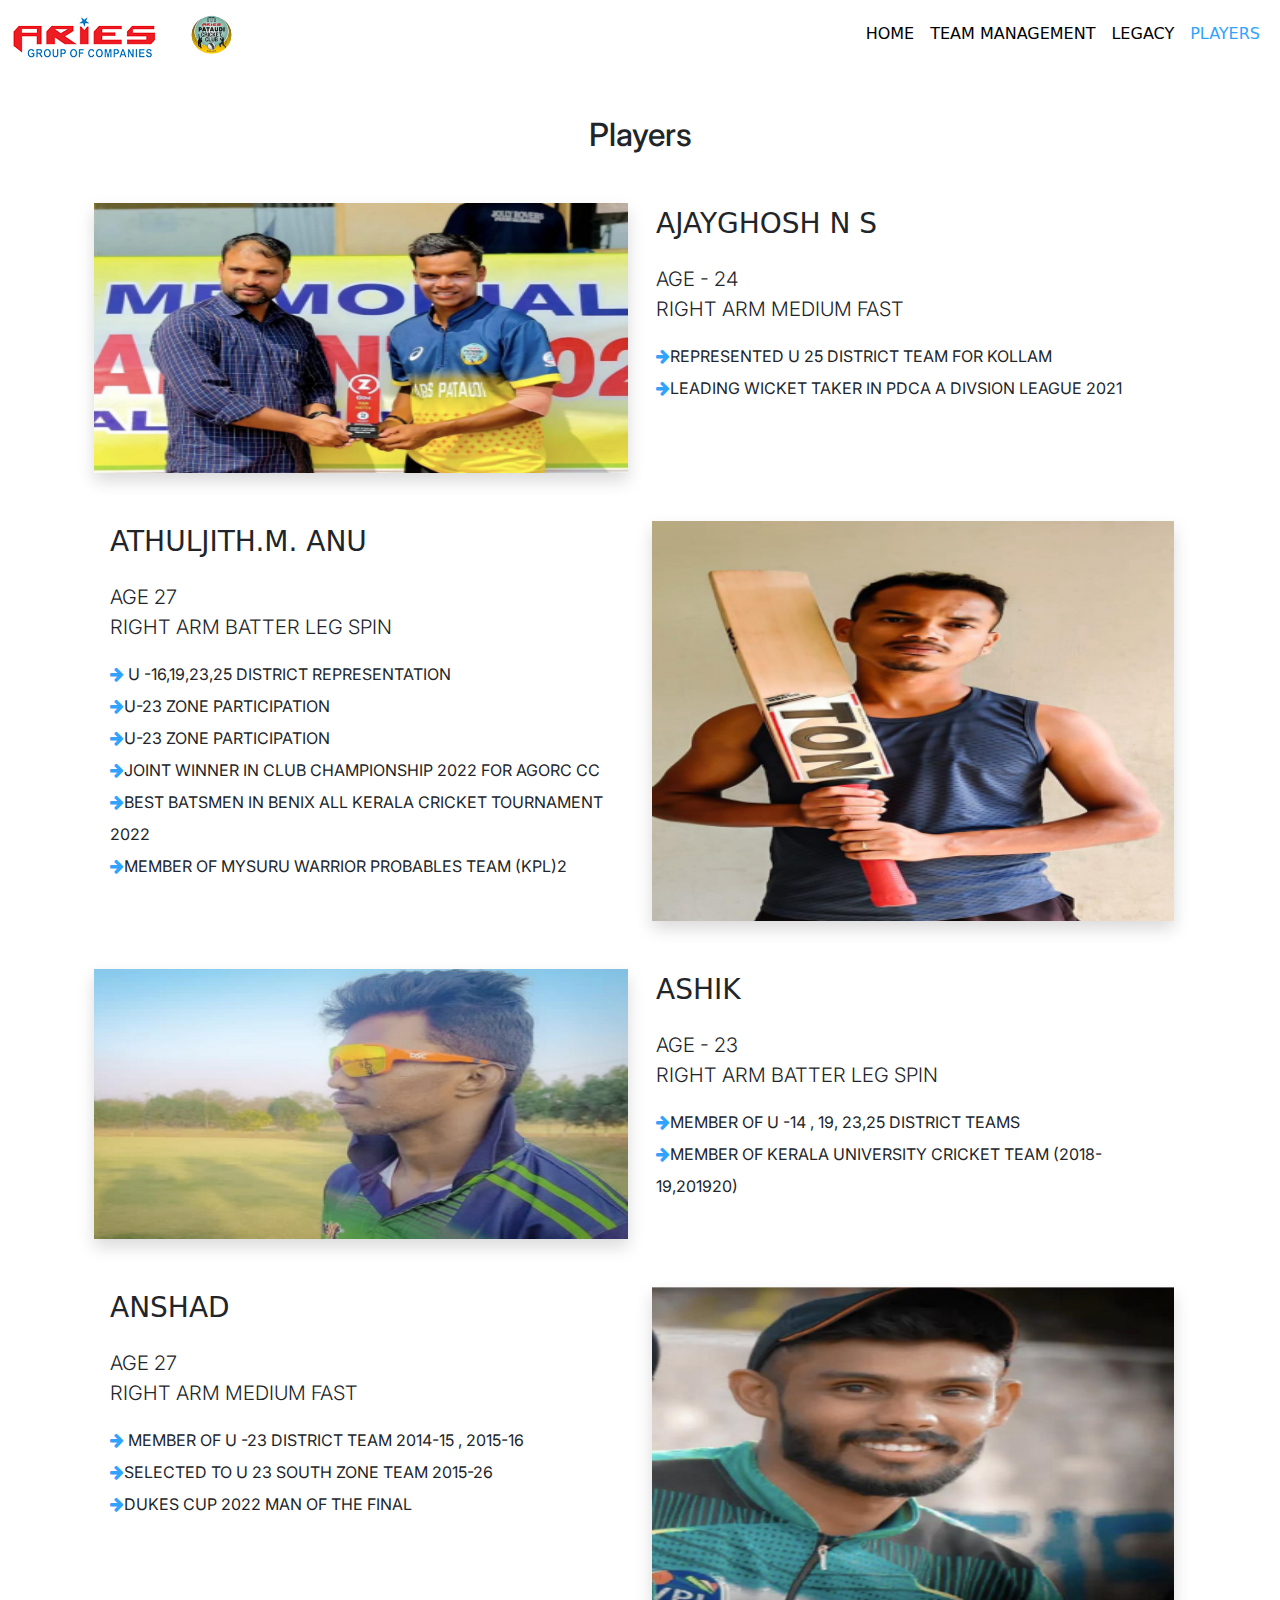
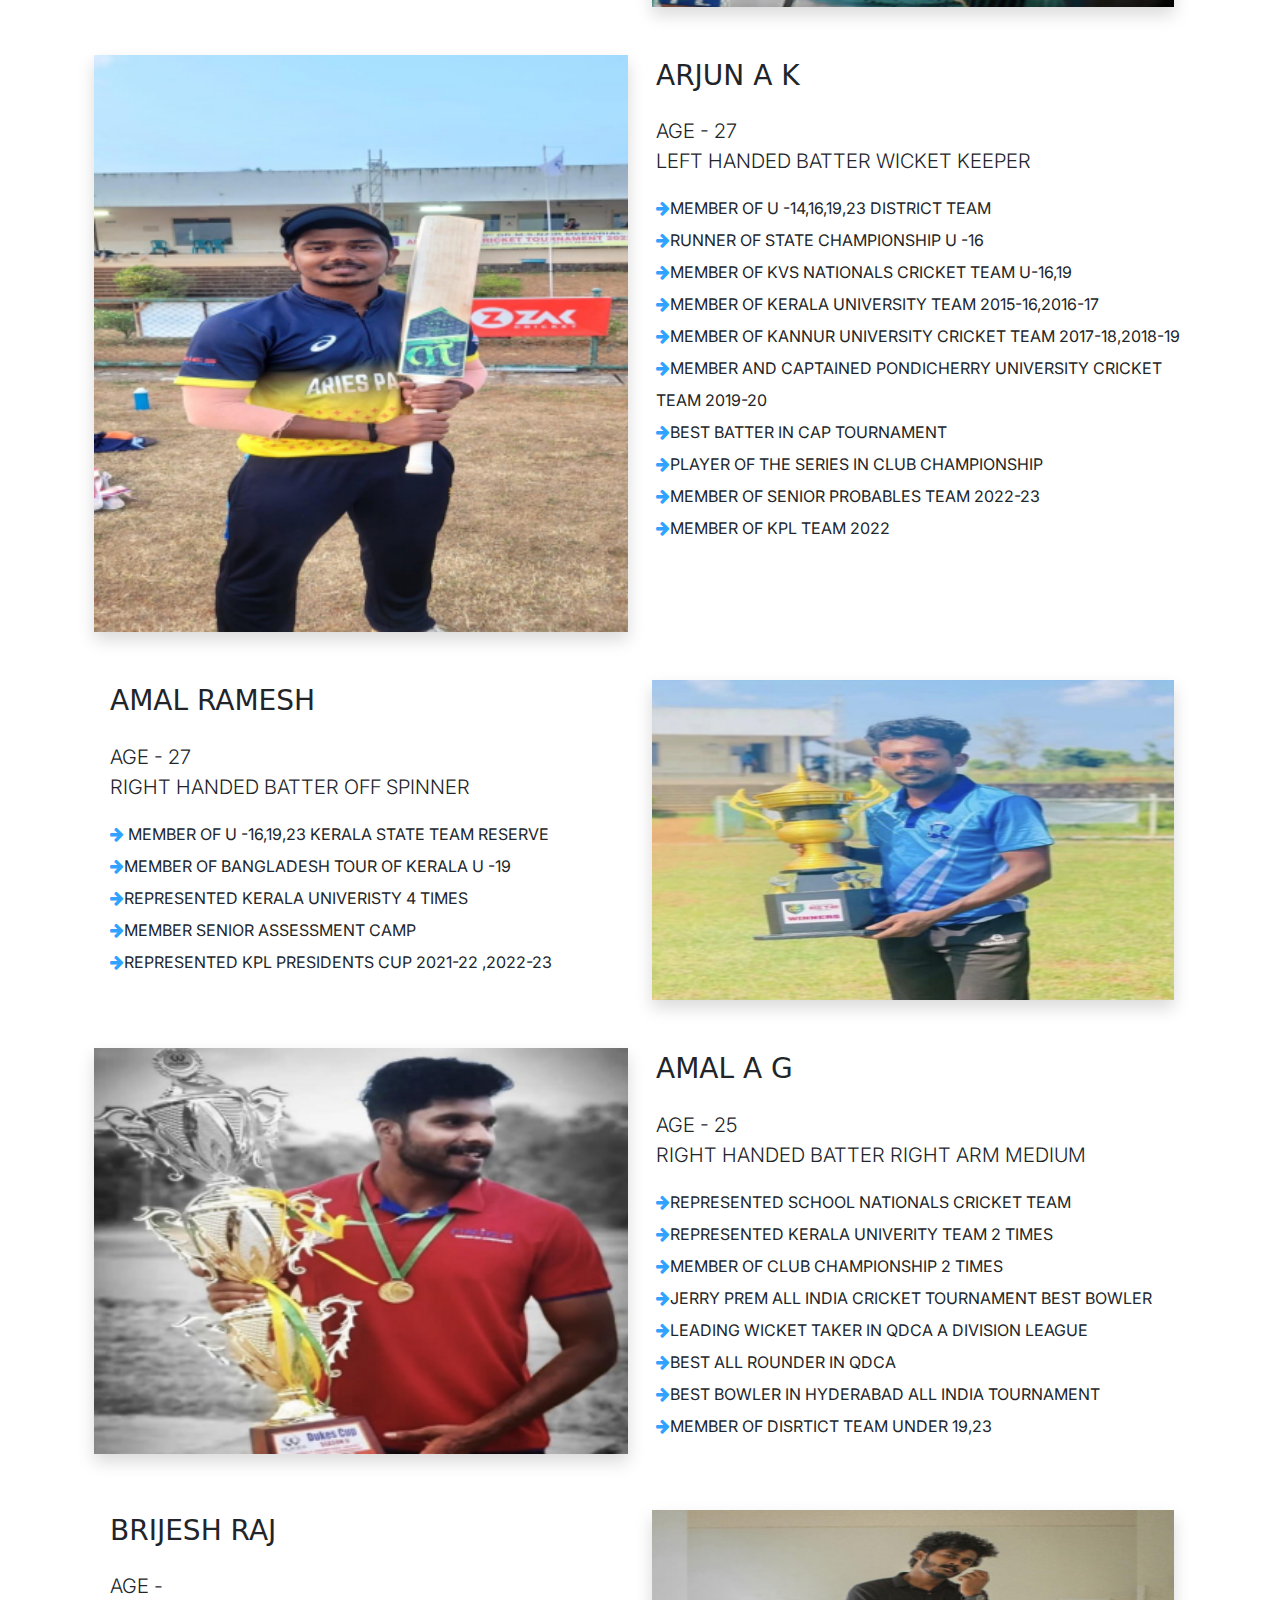
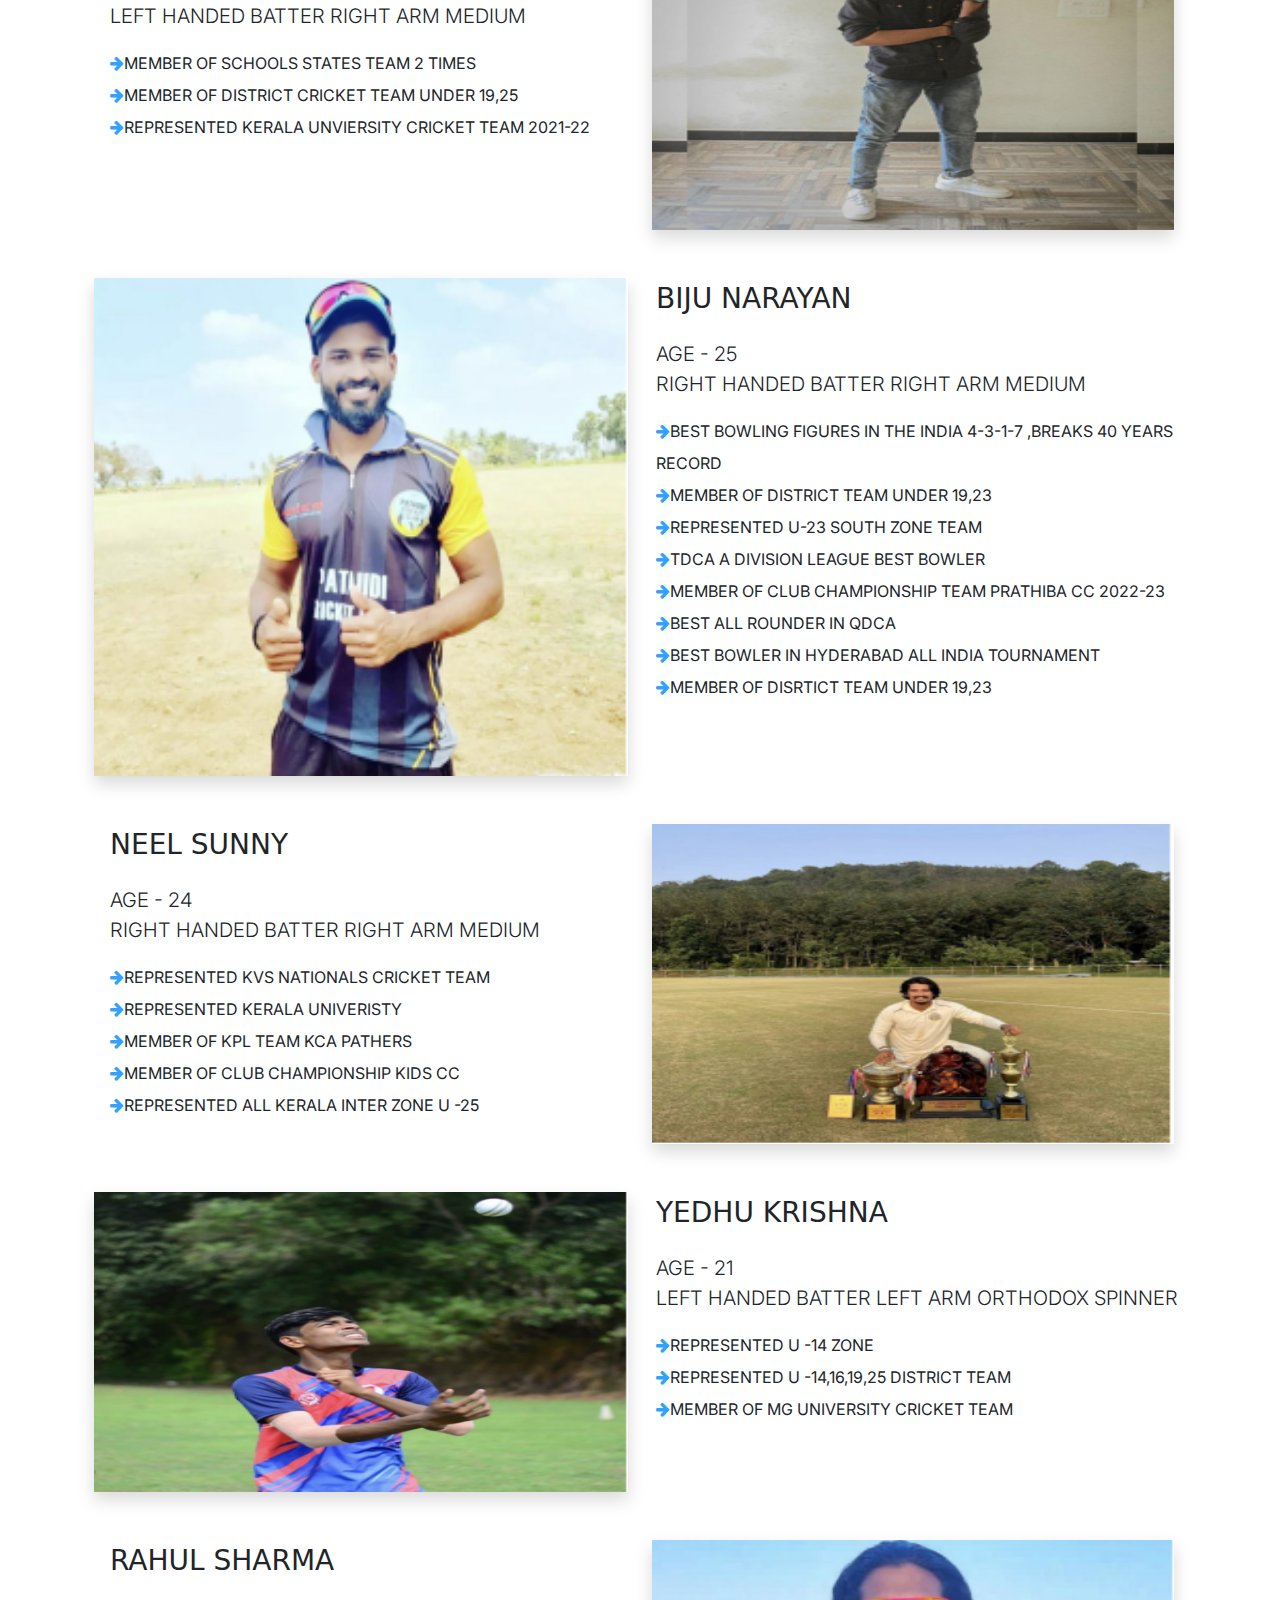
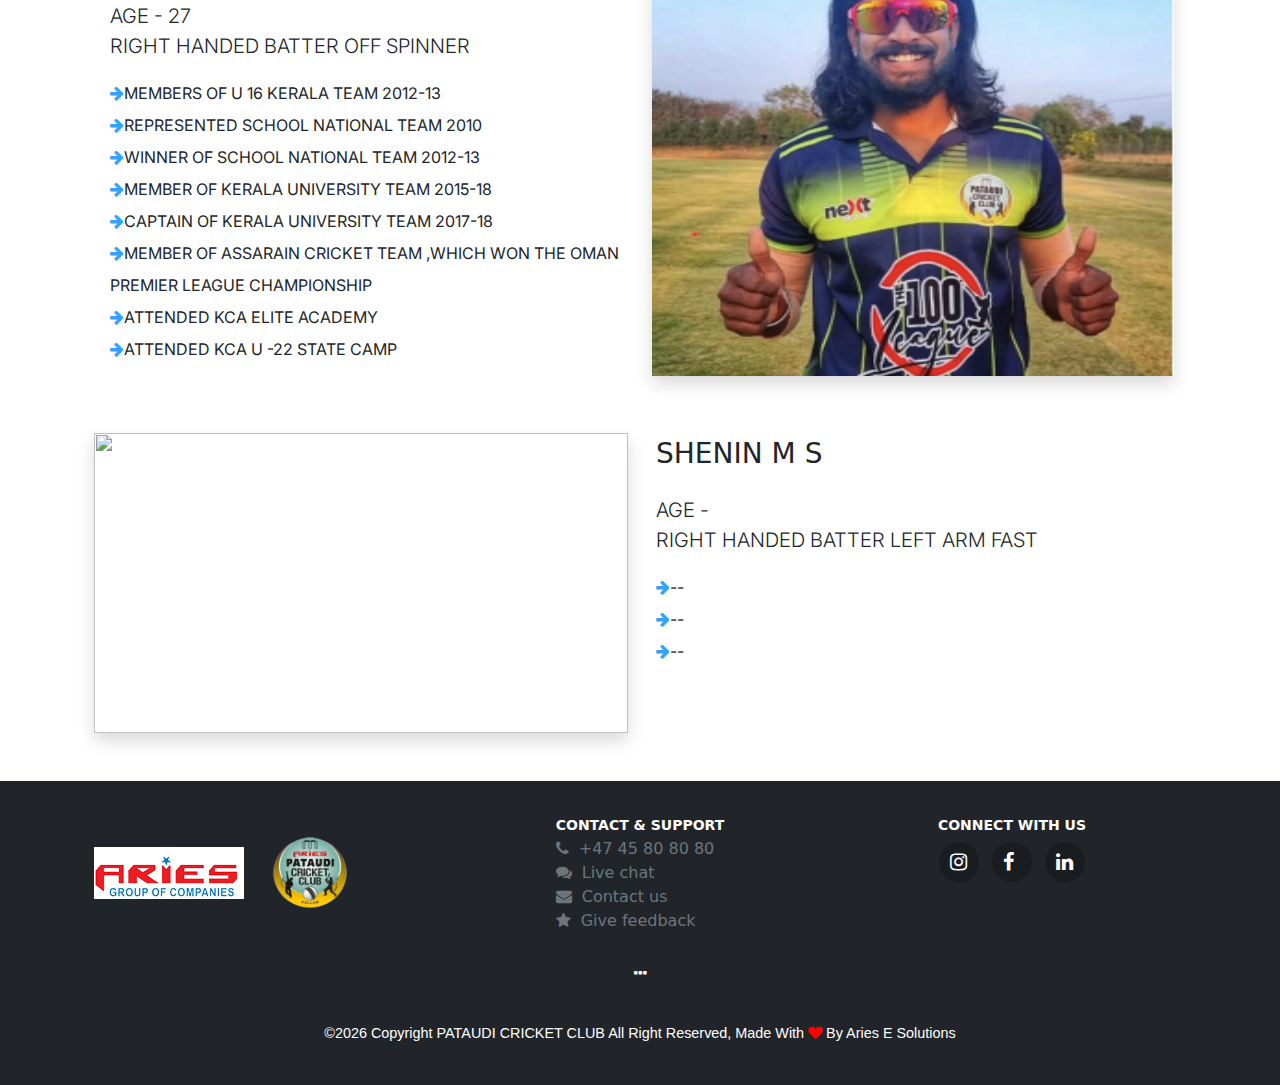
==== players.html @ 08cf1f13 "files added" ====
<!DOCTYPE html>
<html lang="en">

<head>
    <meta charset="UTF-8">
    <meta name="viewport" content="width=device-width, initial-scale=1.0">
    <meta http-equiv="X-UA-Compatible" content="ie=edge">
    <link rel="icon" href="images/logoCric-removebg-preview.png" type="image/icon type">
    <title>PATAUDI CRICKET CLUB || PLAYERS</title>
    <!-- link of bootstrap -->
    <link rel="stylesheet" href="css/bootstrap.min.css">
    <!-- end link of bootstrap -->
    <!-- font aswome -->
    <link rel="stylesheet" href="https://cdnjs.cloudflare.com/ajax/libs/font-awesome/4.7.0/css/font-awesome.min.css">
    <!-- end font aswome -->
    <!-- g fonts -->
    <link rel="preconnect" href="https://fonts.googleapis.com">
    <link rel="preconnect" href="https://fonts.gstatic.com" crossorigin>
    <link
        href="https://fonts.googleapis.com/css2?family=Inter:wght@100;200;300;400;500&family=Poppins:ital,wght@0,200;0,300;0,400;0,500;0,600;1,200;1,300;1,400;1,500;1,600&family=Roboto:ital,wght@0,100;0,300;0,400;0,500;0,700;1,100;1,300;1,400;1,500&display=swap"
        rel="stylesheet">
    <!-- end g fonts -->
    <!-- card style -->
    <link rel="stylesheet" href="cardStyle.css">
    <!-- card style end -->
    <link rel="stylesheet" href="style.css">
    <!-- font aswome -->
    <link rel="stylesheet" href="path/to/font-awesome/css/font-awesome.min.css">
    <!-- end font aswome -->
</head>

<!-- nav start -->
<nav class="navbar navbar-expand-lg ">
    <div class="container-fluid">
        <div>
            <a class="navbar-brand" href="index.html">
                <img style="width:150px" src="/images/logo1.png" class="img img-fluid" alt="">
            </a>
            <img style="width:55px" src="/images/logoCric-removebg-preview.png" class="img img-fluid" alt="">
        </div>
        <button class="navbar-toggler" type="button" data-bs-toggle="collapse" data-bs-target="#navbarNavDropdown"
            aria-controls="navbarNavDropdown" aria-expanded="false" aria-label="Toggle navigation">
            <span class="navbar-toggler-icon">
                <i class="fa fa-bars"></i>
            </span>
        </button>
        <div style="font-weight: 500" class="collapse navbar-collapse justify-content-end" id="navbarNavDropdown">
            <ul class="navbar-nav">
                <li class="nav-item">
                    <a style="color: black" class="nav-link " aria-current="page" href="index.html">Home</a>
                </li>
                <li class="nav-item">
                    <a style="color: black" class="nav-link" href="index.html">Team Management</a>
                </li>
                <li class="nav-item">
                    <a style="color: black" class="nav-link" href="index.html">Legacy</a>
                </li>
                <li class="nav-item">
                    <a style="color: black" class="nav-link active" href="#players">Players</a>
                </li>

            </ul>
        </div>
    </div>
</nav>

<section id="players" class="mt-5">
    <div>
        <div class="text-center mx-5">
            <h2 class="lega">Players</h2>
        </div>
        <div>
            <div class="container my-5">
                <div class="row">
                    <div class="col-lg-6">
                        <img style="height: 270px;" class="w-100 shadow" src="images/palyers/AJAYGHOSH.PNG" />
                    </div>
                    <div class="col-lg-6">
                        <div class="p-1 mt-0">
                            <!-- display-4 -->
                            <!-- <h1 class="title-head">
                                    Statement of Purpose (SOP)</h1> -->
                            <h3 class="title-w3l mb-4">AJAYGHOSH N S</h3>
                            <p class="lead">AGE - 24<br>
                                RIGHT ARM MEDIUM FAST </p>
                            <p class="lh-lg">
                                <span class="fa fa-arrow-right"></span>REPRESENTED U 25 DISTRICT TEAM
                                FOR KOLLAM<br>
                                <span class="fa fa-arrow-right"></span>LEADING WICKET TAKER IN PDCA A
                                DIVSION LEAGUE 2021
                            </p>
                        </div>
                    </div>
                </div>
                <!-- end card -->
                <!-- next card -->
                <div class="container my-5">
                    <div class="row flex-column-reverse flex-lg-row">
                        <div class="col-lg-6">
                            <div class="p-1 mt-0">
                                <!-- display-4 -->
                                <!-- <h1 class="title-head">
                                        Statement of Purpose (SOP)</h1> -->
                                <h3 class="title-w3l mb-4">ATHULJITH.M. ANU</h3>
                                <p class="lead">AGE 27<br>
                                    RIGHT ARM BATTER
                                    LEG SPIN
                                </p>
                                <p class="lh-lg">
                                    <span class="fa fa-arrow-right"></span>
                                    U -16,19,23,25 DISTRICT
                                    REPRESENTATION<br><span class="fa fa-arrow-right"></span>U-23 ZONE
                                    PARTICIPATION<br>
                                    <span class="fa fa-arrow-right"></span>U-23 ZONE PARTICIPATION<br>
                                    <span class="fa fa-arrow-right"></span>JOINT WINNER IN CLUB
                                    CHAMPIONSHIP 2022
                                    FOR AGORC CC<br>
                                    <span class="fa fa-arrow-right"></span>BEST BATSMEN IN BENIX ALL KERALA
                                    CRICKET TOURNAMENT 2022<br>
                                    <span class="fa fa-arrow-right"></span>MEMBER OF MYSURU WARRIOR
                                    PROBABLES TEAM (KPL)2
                                </p>
                            </div>
                        </div>
                        <div class="col-lg-6">
                            <img class="w-100 shadow" style="height: 400px;" src="/images/palyers/athuljith.PNG" />
                        </div>
                    </div>
                </div>
                <!-- end card -->
                <!-- nxt card -->
                <div class="row">
                    <div class="col-lg-6">
                        <img style="height: 270px;" class="w-100 shadow" src="images/palyers/ashik.PNG" />
                    </div>
                    <div class="col-lg-6">
                        <div class="p-1 mt-0">
                            <!-- display-4 -->
                            <!-- <h1 class="title-head">
                                        Statement of Purpose (SOP)</h1> -->
                            <h3 class="title-w3l mb-4 pt-4 pt-lg-0">ASHIK</h3>
                            <p class="lead">AGE - 23<br>
                                RIGHT ARM BATTER
                                LEG SPIN </p>
                            <p class="lh-lg">
                                <span class="fa fa-arrow-right"></span>MEMBER OF U -14 , 19, 23,25 DISTRICT TEAMS<br>
                                <span class="fa fa-arrow-right"></span>MEMBER OF KERALA UNIVERSITY CRICKET TEAM
                                (2018-19,201920)
                            </p>
                        </div>
                    </div>
                </div>
                <!-- end card -->
                <!-- next card -->
                <div class="container my-5">
                    <div class="row flex-column-reverse flex-lg-row">
                        <div class="col-lg-6">
                            <div class="p-1 mt-0">
                                <!-- display-4 -->
                                <!-- <h1 class="title-head">
                                        Statement of Purpose (SOP)</h1> -->
                                <h3 class="title-w3l mb-4">ANSHAD</h3>
                                <p class="lead">AGE 27<br>
                                    RIGHT ARM MEDIUM FAST
                                </p>
                                <p class="lh-lg">
                                    <span class="fa fa-arrow-right"></span>
                                    MEMBER OF U -23 DISTRICT TEAM 2014-15 , 2015-16<br><span
                                        class="fa fa-arrow-right"></span>SELECTED TO U 23 SOUTH ZONE TEAM 2015-26<br>
                                    <span class="fa fa-arrow-right"></span>DUKES CUP 2022 MAN OF THE FINAL<br>

                                </p>
                            </div>
                        </div>
                        <div class="col-lg-6">
                            <img class="w-100 shadow" style="height: 320px;" src="/images/palyers/anshad.PNG" />
                        </div>
                    </div>
                </div>
                <!-- end card -->
                <!-- nxt card -->
                <div class="row">
                    <div class="col-lg-6">
                        <img style="" class="w-100 shadow" src="images/palyers/arjun.PNG" />
                    </div>
                    <div class="col-lg-6">
                        <div class="p-1 mt-0">
                            <!-- display-4 -->
                            <!-- <h1 class="title-head">
                                        Statement of Purpose (SOP)</h1> -->
                            <h3 class="title-w3l mb-4 pt-4 pt-lg-0">ARJUN A K</h3>
                            <p class="lead">AGE - 27<br>
                                LEFT HANDED BATTER
                                WICKET KEEPER</p>
                            <p class="lh-lg">
                                <span class="fa fa-arrow-right"></span>MEMBER OF U -14,16,19,23 DISTRICT TEAM<br>
                                <span class="fa fa-arrow-right"></span>RUNNER OF STATE CHAMPIONSHIP U
                                -16<br>
                                <span class="fa fa-arrow-right"></span>MEMBER OF KVS NATIONALS CRICKET TEAM U-16,19<br>
                                <span class="fa fa-arrow-right"></span>MEMBER OF KERALA UNIVERSITY TEAM
                                2015-16,2016-17<br>
                                <span class="fa fa-arrow-right"></span>MEMBER OF KANNUR UNIVERSITY
                                CRICKET TEAM 2017-18,2018-19<br>
                                <span class="fa fa-arrow-right"></span>MEMBER AND CAPTAINED
                                PONDICHERRY UNIVERSITY CRICKET
                                TEAM 2019-20
                                <br>
                                <span class="fa fa-arrow-right"></span>BEST BATTER IN CAP TOURNAMENT
                                <br>
                                <span class="fa fa-arrow-right"></span>PLAYER OF THE SERIES IN CLUB
                                CHAMPIONSHIP
                                <br>
                                <span class="fa fa-arrow-right"></span>MEMBER OF SENIOR PROBABLES TEAM
                                2022-23
                                <br>
                                <span class="fa fa-arrow-right"></span>MEMBER OF KPL TEAM 2022
                                <br>
                            </p>
                        </div>
                    </div>
                </div>
                <!-- end card -->
                <!-- next card -->
                <div class="container my-5">
                    <div class="row flex-column-reverse flex-lg-row">
                        <div class="col-lg-6">
                            <div class="p-1 mt-0">
                                <!-- display-4 -->
                                <!-- <h1 class="title-head">
                                        Statement of Purpose (SOP)</h1> -->
                                <h3 class="title-w3l mb-4">AMAL RAMESH</h3>
                                <p class="lead">AGE - 27<br>
                                    RIGHT HANDED BATTER
                                    OFF SPINNER
                                </p>
                                <p class="lh-lg">
                                    <span class="fa fa-arrow-right"></span>
                                    MEMBER OF U -16,19,23 KERALA
                                    STATE TEAM RESERVE<br>
                                    <span class="fa fa-arrow-right"></span>MEMBER OF BANGLADESH TOUR
                                    OF KERALA U -19<br>
                                    <span class="fa fa-arrow-right"></span>REPRESENTED KERALA UNIVERISTY
                                    4 TIMES<br>
                                    <span class="fa fa-arrow-right"></span>MEMBER SENIOR ASSESSMENT
                                    CAMP<br>
                                    <span class="fa fa-arrow-right"></span>REPRESENTED KPL PRESIDENTS
                                    CUP 2021-22 ,2022-23<br>

                                </p>
                            </div>
                        </div>
                        <div class="col-lg-6">
                            <img class="w-100 shadow" style="height: 320px;" src="/images/palyers/amalRamesh.PNG" />
                        </div>
                    </div>
                </div>
                <!-- end card -->
                <!-- nxt card -->
                <div class="row">
                    <div class="col-lg-6">
                        <img style="height: fit-content;" class="w-100 shadow" src="images/palyers/amalAg.PNG" />
                    </div>
                    <div class="col-lg-6">
                        <div class="p-1 mt-0">
                            <!-- display-4 -->
                            <!-- <h1 class="title-head">
                                        Statement of Purpose (SOP)</h1> -->
                            <h3 class="title-w3l mb-4 pt-4 pt-lg-0">AMAL A G</h3>
                            <p class="lead">AGE - 25<br>
                                RIGHT HANDED BATTER
                                RIGHT ARM MEDIUM </p>
                            <p class="lh-lg">
                                <span class="fa fa-arrow-right"></span>REPRESENTED SCHOOL
                                NATIONALS CRICKET TEAM<br>
                                <span class="fa fa-arrow-right"></span>REPRESENTED KERALA UNIVERITY
                                TEAM 2 TIMES<br>
                                <span class="fa fa-arrow-right"></span>MEMBER OF CLUB CHAMPIONSHIP
                                2 TIMES<br>
                                <span class="fa fa-arrow-right"></span>JERRY PREM ALL INDIA CRICKET
                                TOURNAMENT BEST BOWLER<br>
                                <span class="fa fa-arrow-right"></span>LEADING WICKET TAKER IN QDCA A
                                DIVISION LEAGUE <br>
                                <span class="fa fa-arrow-right"></span>BEST ALL ROUNDER IN QDCA<br>
                                <span class="fa fa-arrow-right"></span>BEST BOWLER IN HYDERABAD ALL
                                INDIA TOURNAMENT<br>
                                <span class="fa fa-arrow-right"></span>MEMBER OF DISRTICT TEAM UNDER
                                19,23<br>
                            </p>
                        </div>
                    </div>
                </div>
                <!-- end card -->
                <!-- next card -->
                <div class="container my-5">
                    <div class="row flex-column-reverse flex-lg-row">
                        <div class="col-lg-6">
                            <div class="p-1 mt-0">
                                <!-- display-4 -->
                                <!-- <h1 class="title-head">
                                        Statement of Purpose (SOP)</h1> -->
                                <h3 class="title-w3l mb-4">BRIJESH RAJ</h3>
                                <p class="lead">AGE - <br>
                                    LEFT HANDED BATTER
                                    RIGHT ARM MEDIUM

                                </p>
                                <p class="lh-lg">
                                    <span class="fa fa-arrow-right"></span>MEMBER OF SCHOOLS STATES
                                    TEAM 2 TIMES<br>
                                    <span class="fa fa-arrow-right"></span>MEMBER OF DISTRICT CRICKET
                                    TEAM UNDER 19,25<br>
                                    <span class="fa fa-arrow-right"></span>REPRESENTED KERALA UNVIERSITY
                                    CRICKET TEAM 2021-22<br>

                                </p>
                            </div>
                        </div>
                        <div class="col-lg-6">
                            <img class="img w-100 shadow" style="height: 320px;" src="/images/palyers/brijesh.PNG" />
                        </div>
                    </div>
                </div>
                <!-- end card -->
                <!-- nxt card -->
                <div class="row">
                    <div class="col-lg-6">
                        <img style="height: fit-content;" class="w-100 shadow" src="images/palyers/narayanan.PNG" />
                    </div>
                    <div class="col-lg-6">
                        <div class="p-1 mt-0">
                            <!-- display-4 -->
                            <!-- <h1 class="title-head">
                                        Statement of Purpose (SOP)</h1> -->
                            <h3 class="title-w3l mb-4 pt-4 pt-lg-0">BIJU NARAYAN</h3>
                            <p class="lead">AGE - 25<br>
                                RIGHT HANDED BATTER
                                RIGHT ARM MEDIUM </p>
                            <p class="lh-lg">
                                <span class="fa fa-arrow-right"></span>BEST BOWLING FIGURES IN THE
                                INDIA 4-3-1-7 ,BREAKS 40 YEARS
                                RECORD
                                <br>
                                <span class="fa fa-arrow-right"></span>MEMBER OF DISTRICT TEAM UNDER
                                19,23<br>
                                <span class="fa fa-arrow-right"></span>REPRESENTED U-23 SOUTH ZONE
                                TEAM<br>
                                <span class="fa fa-arrow-right"></span>TDCA A DIVISION LEAGUE BEST
                                BOWLER <br>
                                <span class="fa fa-arrow-right"></span>MEMBER OF CLUB CHAMPIONSHIP
                                TEAM PRATHIBA CC 2022-23 <br>
                                <span class="fa fa-arrow-right"></span>BEST ALL ROUNDER IN QDCA<br>
                                <span class="fa fa-arrow-right"></span>BEST BOWLER IN HYDERABAD ALL
                                INDIA TOURNAMENT<br>
                                <span class="fa fa-arrow-right"></span>MEMBER OF DISRTICT TEAM UNDER
                                19,23<br>
                            </p>
                        </div>
                    </div>
                </div>
                <!-- end card -->
                <!-- next card -->
                <div class="container my-5">
                    <div class="row flex-column-reverse flex-lg-row">
                        <div class="col-lg-6">
                            <div class="p-1 mt-0">
                                <!-- display-4 -->
                                <!-- <h1 class="title-head">
                                        Statement of Purpose (SOP)</h1> -->
                                <h3 class="title-w3l mb-4">NEEL SUNNY</h3>
                                <p class="lead">AGE - 24<br>
                                    RIGHT HANDED BATTER
                                    RIGHT ARM MEDIUM
                                </p>
                                <p class="lh-lg">
                                    <span class="fa fa-arrow-right"></span>REPRESENTED KVS NATIONALS
                                    CRICKET TEAM<br>
                                    <span class="fa fa-arrow-right"></span>REPRESENTED KERALA UNIVERISTY <br>
                                    <span class="fa fa-arrow-right"></span>MEMBER OF KPL TEAM KCA
                                    PATHERS<br>
                                    <span class="fa fa-arrow-right"></span>MEMBER OF CLUB CHAMPIONSHIP
                                    KIDS CC<br>
                                    <span class="fa fa-arrow-right"></span>REPRESENTED ALL KERALA INTER
                                    ZONE U -25<br>

                                </p>
                            </div>
                        </div>
                        <div class="col-lg-6">
                            <img class="img w-100 shadow" style="height: 320px;" src="/images/palyers/neelSunny.PNG" />
                        </div>
                    </div>
                </div>
                <!-- end card -->
                <!-- nxt card -->
                <div class="row">
                    <div class="col-lg-6">
                        <img style="height: 300px;" class="w-100 shadow" src="images/palyers/yedhu.PNG" />
                    </div>
                    <div class="col-lg-6">
                        <div class="p-1 mt-0">
                            <!-- display-4 -->
                            <!-- <h1 class="title-head">
                                        Statement of Purpose (SOP)</h1> -->
                            <h3 class="title-w3l mb-4 pt-4 pt-lg-0">YEDHU
                                KRISHNA</h3>
                            <p class="lead">AGE - 21
                                <br>
                                LEFT HANDED BATTER
                                LEFT ARM ORTHODOX
                                SPINNER </p>
                            <p class="lh-lg">
                                <span class="fa fa-arrow-right"></span>REPRESENTED U -14 ZONE
                                <br>
                                <span class="fa fa-arrow-right"></span>REPRESENTED U -14,16,19,25
                                DISTRICT TEAM<br>
                                <span class="fa fa-arrow-right"></span>MEMBER OF MG UNIVERSITY
                                CRICKET TEAM<br>
                            </p>
                        </div>
                    </div>
                </div>
                <!-- end card -->
                <!-- next card -->
                <div class="container my-5">
                    <div class="row flex-column-reverse flex-lg-row">
                        <div class="col-lg-6">
                            <div class="p-1 mt-0">
                                <!-- display-4 -->
                                <!-- <h1 class="title-head">
                                        Statement of Purpose (SOP)</h1> -->
                                <h3 class="title-w3l mb-4">RAHUL
                                    SHARMA</h3>
                                <p class="lead">AGE - 27<br>
                                    RIGHT HANDED BATTER
                                    OFF SPINNER
                                </p>
                                <p class="lh-lg">
                                    <span class="fa fa-arrow-right"></span>MEMBERS OF U 16 KERALA TEAM
                                    2012-13<br>
                                    <span class="fa fa-arrow-right"></span>REPRESENTED SCHOOL NATIONAL
                                    TEAM 2010 <br>
                                    <span class="fa fa-arrow-right"></span>WINNER OF SCHOOL NATIONAL
                                    TEAM 2012-13<br>
                                    <span class="fa fa-arrow-right"></span>MEMBER OF KERALA UNIVERSITY
                                    TEAM 2015-18<br>
                                    <span class="fa fa-arrow-right"></span>CAPTAIN OF KERALA UNIVERSITY
                                    TEAM 2017-18<br>
                                    <span class="fa fa-arrow-right"></span>MEMBER OF ASSARAIN CRICKET
                                    TEAM ,WHICH WON THE OMAN PREMIER LEAGUE CHAMPIONSHIP<br>
                                    <span class="fa fa-arrow-right"></span>ATTENDED KCA ELITE ACADEMY<br>
                                    <span class="fa fa-arrow-right"></span>ATTENDED KCA U -22 STATE CAMP<br>
                                </p>
                            </div>
                        </div>
                        <div class="col-lg-6">
                            <img class="img w-100 shadow" style="height: 436px;"
                                src="/images/palyers/rahulSharma.PNG" />
                        </div>
                    </div>
                </div>
                <!-- end card -->
                <!-- nxt card -->
                <div class="row">
                    <div class="col-lg-6">
                        <img style="height: 300px;" class="w-100 shadow" src="images/palyers/.PNG" />
                    </div>
                    <div class="col-lg-6">
                        <div class="p-1 mt-0">
                            <!-- display-4 -->
                            <!-- <h1 class="title-head">
                                        Statement of Purpose (SOP)</h1> -->
                            <h3 class="title-w3l mb-4 pt-4 pt-lg-0">SHENIN M S</h3>
                            <p class="lead">AGE - 
                                <br>
                                RIGHT HANDED BATTER
                                LEFT ARM FAST</p>
                            <p class="lh-lg">
                                <span class="fa fa-arrow-right"></span>--
                                <br>
                                <span class="fa fa-arrow-right"></span>--<br>
                                <span class="fa fa-arrow-right"></span>--<br>
                            </p>
                        </div>
                    </div>
                </div>
                <!-- end card -->
            </div>
        </div>
    </div>
    </div>
</section>

<!-- back to top -->
<!-- <button class="scrollToTopBtn">☝️</button> -->
<button class="scrollToTopBtn">&uarr;</button>
<!-- end back to top -->

<!-- body end -->


<footer>
    <div class="container">
        <div class="row">
            <div class="col-md-4 footer-column d-flex flex-column align-items-center flex-lg-row  ">
                <a class="navbar-brand" href="#">
                    <img style="width:150px" src="/images/logo1.png" class="img img-fluid" alt="">
                </a>
                <img style="width:100px" src="/images/logoCric-removebg-preview.png" class="img img-fluid" alt="">
            </div>
            <!-- <div class="col-md-4 footer-column">
                    <ul class="nav flex-column">
                        <li class="nav-item">
                            <span class="footer-title">Company</span>
                            
                        </li>
                        <li class="nav-item">
                            <a class="" href="#">About us</a>
                            <i class="fa fa-twitter"></i>
                        </li>
                        <li class="nav-item">
                            <a class="nav-link" href="#">Job postings</a>
                        </li>
                        <li class="nav-item">
                            <a class="nav-link" href="#">News and articles</a>
                        </li>
                    </ul>
                </div> -->
            <div class="col-md-4 footer-column">
                <ul class="nav flex-column">
                    <li class="nav-item">
                        <span class="footer-title">Contact & Support</span>
                    </li>
                    <li class="nav-item">
                        <a class=""><i class="fa fa-phone foot"></i>+47 45 80 80 80</a>
                    </li>
                    <li class="nav-item">
                        <a class="" href="#"><i class="fa fa-comments foot"></i>Live chat</a>
                    </li>
                    <li class="nav-item">
                        <a class="" href="#"><i class="fa fa-envelope foot"></i>Contact us</a>
                    </li>
                    <li class="nav-item">
                        <a class="" href="#"><i class="fa fa-star foot"></i>Give feedback</a>
                    </li>
                </ul>
            </div>
            <div class="col-md-4 d-flex align-items-center p-3 p-lg-0 p-md-0 flex-column mt-1">
                <h4 style="color: white;font-size: 14px;font-weight: 700">CONNECT WITH US</h4>
                <ul class="list-inline social-buttons">
                    <li class="list-inline-item">
                        <a href="#">
                            <i style="margin-left: 11px" class="fa fa-instagram"></i>
                        </a>
                    </li>
                    <li class="list-inline-item">
                        <a href="#">
                            <i style="margin-left: 11px" class="fa fa-facebook-f"></i>
                        </a>
                    </li>
                    <li class="list-inline-item">
                        <a href="#">
                            <i style="margin-left: 11px" class="fa fa-linkedin"></i>
                        </a>
                    </li>
                </ul>
            </div>

        </div>

        <div class="text-center"><i class="fa fa-ellipsis-h"></i></div>

        <div class="row text-center">
            <div class="col-md-12 box">
                <span class="copyright quick-links">&copy;<script>
                        document.write(new Date().getFullYear())
                    </script> Copyright PATAUDI CRICKET CLUB All Right Reserved, Made With <span style="color: red"
                        class="fa fa-heart"></span> By Aries E Solutions
                </span>
            </div>
            <!-- <div class="col-md-4 box">
                    <ul class="list-inline social-buttons">
                        <li class="list-inline-item">
                            <a href="#">
                                <i class="fa fa-twitter"></i>
                            </a>
                        </li>
                        <li class="list-inline-item">
                            <a href="#">
                                <i class="fa fa-facebook-f"></i>
                            </a>
                        </li>
                        <li class="list-inline-item">
                            <a href="#">
                                <i class="fa fa-linkedin"></i>
                            </a>
                        </li>
                    </ul>
                </div> -->
            <!-- <div class="col-md-4 box">
                    <ul class="list-inline quick-links">
                        <li class="list-inline-item">
                            <a href="#">Privacy Policy</a>
                        </li>
                        <li class="list-inline-item">
                            <a href="#">Terms of Use</a>
                        </li>
                    </ul>
                </div> -->
        </div>
    </div>
</footer>


<script src="backToTop.js"></script>
<script src="/js/bootstrap.min.js"></script>

<!-- <script src="https://cdn.jsdelivr.net/npm/@popperjs/core@2.11.8/dist/umd/popper.min.js"
    integrity="sha384-I7E8VVD/ismYTF4hNIPjVp/Zjvgyol6VFvRkX/vR+Vc4jQkC+hVqc2pM8ODewa9r" crossorigin="anonymous">
</script>
<script src="https://cdn.jsdelivr.net/npm/bootstrap@5.3.0/dist/js/bootstrap.min.js"
    integrity="sha384-fbbOQedDUMZZ5KreZpsbe1LCZPVmfTnH7ois6mU1QK+m14rQ1l2bGBq41eYeM/fS" crossorigin="anonymous">
</script> -->

<body>

</body>

</html>
---- cardStyle.css ----
@import url("https://fonts.googleapis.com/css?family=Nunito+Sans");
.row {
  margin: 0 0 !important;
}

.course_card {
  margin: 25px 10px;
  position: relative;
  display: flex;
  flex-direction: column;
  min-width: 0;
  word-wrap: break-word;
  background-color: #fff;
  background-clip: border-box;
  transition: 0.25s ease-in-out;
}
.course_card_img {
  max-height: 100%;
  max-width: 100%;
}
.course_card_img img {
  height: 250px;
  width: 100%;
  transition: 0.25s all;
}
.course_card_img img:hover {
  transform: translateY(-3%);
}
.course_card_content {
  padding: 16px;
}
.course_card_content h3 {
  font-family: nunito sans;
  font-family: 18px;
}
.course_card_content p {
  font-family: nunito sans;
  text-align: justify;
}
.course_card_footer {
  padding: 10px 0px;
  margin: 16px;
}
.course_card_footer a {
  text-decoration: none;
  font-family: nunito sans;
  margin: 0 10px 0 0;
  text-transform: uppercase;
  color: #f96332;
  padding: 10px;
  font-size: 14px;
}
.course_card:hover {
  transform: scale(1.025);
  border-radius: 0.375rem;
  box-shadow: 0 0 2rem rgba(0, 0, 0, 0.25);
}
.course_card:hover .course_card_img img {
  border-top-left-radius: 0.375rem;
  border-top-right-radius: 0.375rem;
}
---- style.css ----
a {
    text-decoration: none;
}

.leg {
    /* background-image: url("/images/firstBanner.jpg"); */
    background-image: url("https://t4.ftcdn.net/jpg/03/32/35/55/360_F_332355543_ALHNVl8imzELwnGKkYDcbN2yecJBqGnr.jpg");
    background-repeat: no-repeat;
    background-size: cover;
    height: 250px;
    text-align: center;
    align-items: center;
    background-position: center;
}

.smHead {
    /* font-family: 'Poppins', sans-serif; */
    font-family: 'Inter', sans-serif;
    font-weight: 400;
    font-style: italic;
    color: #30A2FF;
}

.lega {
    /* font-family: 'Roboto', sans-serif; */
    font-family: 'Inter', sans-serif;
    font-weight: 500;
    /* font-style: italic; */
}

p {
    /* font-family: 'Poppins', sans-serif; */
    font-family: 'Inter', sans-serif;
}

/* 
font-family: 'Poppins', sans-serif;
font-family: 'Roboto', sans-serif; */

/* nav link hover style */
.hov a:hover {
    color: #30A2FF !important;
}

nav li {
    text-align: center;
    text-transform: uppercase;
}

.hover a:after {
    content: '';
    display: block;
    height: 1.5px;
    background: #30A2FF;
    transform: scaleX(0);
    transition: transform .3s;
}

li>a:hover:after {
    transform: scaleX(1);
    transition: transform .3s;
}

.active {
    color: #30A2FF !important;
}

/* #FBC02D */

/* end nav link hover style */

/* back to top style */
.scrollToTopBtn {
    background-color: #850f11;
    border: none;
    border-radius: 50%;
    color: white;
    cursor: pointer;
    font-size: 30px;
    line-height: 48px;
    width: 48px;
    /* place it at the bottom right corner */
    position: fixed;
    bottom: 30px;
    right: 30px;
    /* keep it on top of everything else */
    z-index: 100;
    /* hide with opacity */
    opacity: 0;
    /* also add a translate effect */
    transform: translateY(100px);
    /* and a transition */
    transition: all 0.5s ease;
}

.showBtn {
    opacity: 1;
    transform: translateY(0);
}

/* end back to top style */
li {
    /* text-decoration: none */
    list-style-type: none
}

span {
    color: #30A2FF
}

/* footer style */
a {
    color: #6c757d;
}

a:hover {
    color: #fec503;
    text-decoration: none;
}

::selection {
    background: #fec503;
    text-shadow: none;
}

footer {
    padding: 2rem 0;
    background-color: #212529;
}

.footer-column:not(:first-child) {
    padding-top: 2rem;
}

@media (min-width: 768px) {
    .footer-column:not(:first-child) {
        padding-top: 0rem;
    }
}

.footer-column {
    text-align: center;
}

.footer-column .nav-item .nav-link {
    padding: 0.1rem 0;
}

.footer-column .nav-item span.nav-link {
    color: #6c757d;
}

.footer-column .nav-item span.footer-title {
    font-size: 14px;
    font-weight: 700;
    color: #fff;
    text-transform: uppercase;
}

.footer-column .nav-item .fas {
    margin-right: 0.5rem;
}

.footer-column ul {
    display: inline-block;
}

@media (min-width: 768px) {
    .footer-column ul {
        text-align: left;
    }
}

ul.social-buttons {
    margin-bottom: 0;
}

ul.social-buttons li a:active,
ul.social-buttons li a:focus,
ul.social-buttons li a:hover {
    background-color: #fec503;
}

ul.social-buttons li a {
    font-size: 20px;
    line-height: 40px;
    display: block;
    width: 40px;
    height: 40px;
    -webkit-transition: all 0.3s;
    -moz-transition: all 0.3s;
    transition: all 0.3s;
    color: #fff;
    border-radius: 100%;
    outline: 0;
    background-color: #1a1d20;
}

footer .quick-links {
    font-size: 90%;
    line-height: 40px;
    margin-bottom: 0;
    text-transform: none;
    font-family: Montserrat, "Helvetica Neue", Helvetica, Arial, sans-serif;
}

.copyright {
    color: white;
}

.fa-ellipsis-h {
    color: white;
    padding: 2rem 0;
}
.foot{
    margin-right: 10px;
}
/* end footer style */
.legac{
    background: rgb(0, 0, 0, .1)url("https://images.unsplash.com/photo-1519435887317-eabcf2ab8075?ixlib=rb-4.0.3&ixid=M3wxMjA3fDB8MHxwaG90by1wYWdlfHx8fGVufDB8fHx8fA%3D%3D&auto=format&fit=crop&w=870&q=80");
    background-repeat: no-repeat;
    background-size: cover;
    background-position: center
}
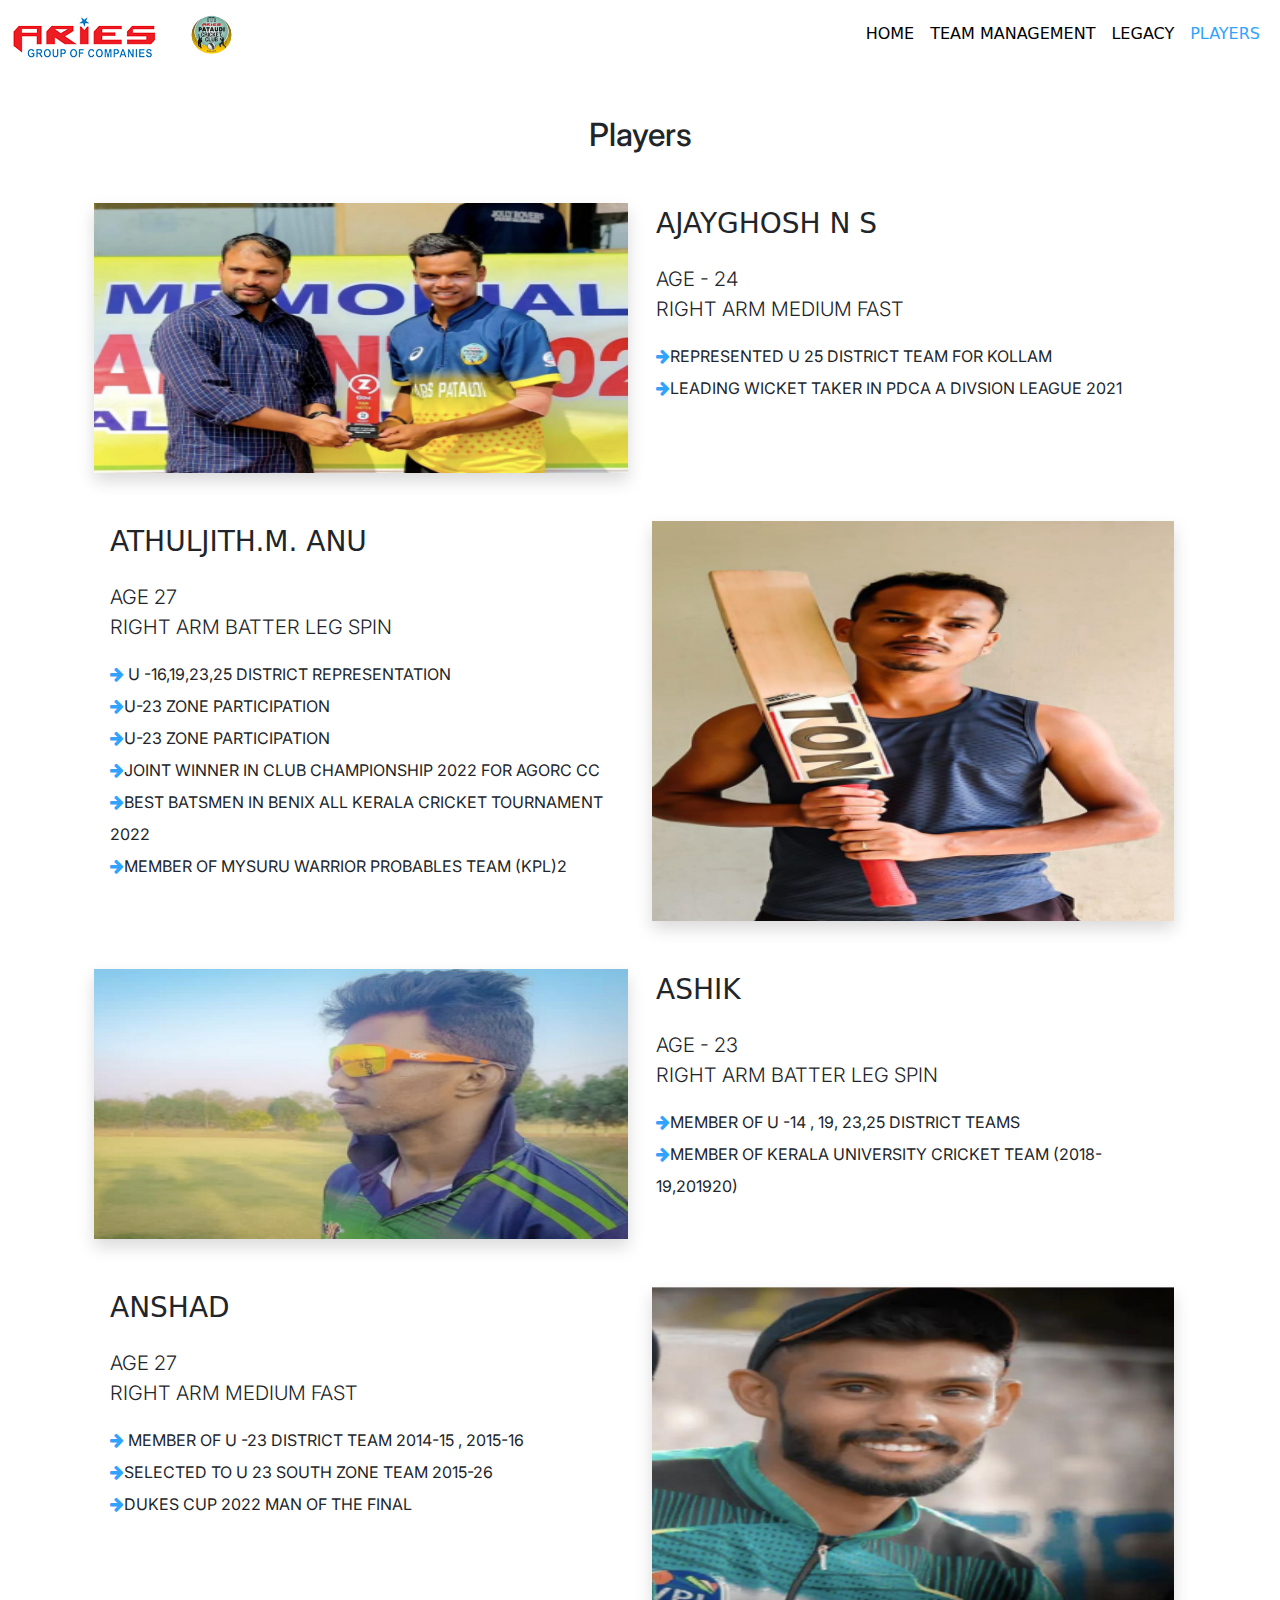
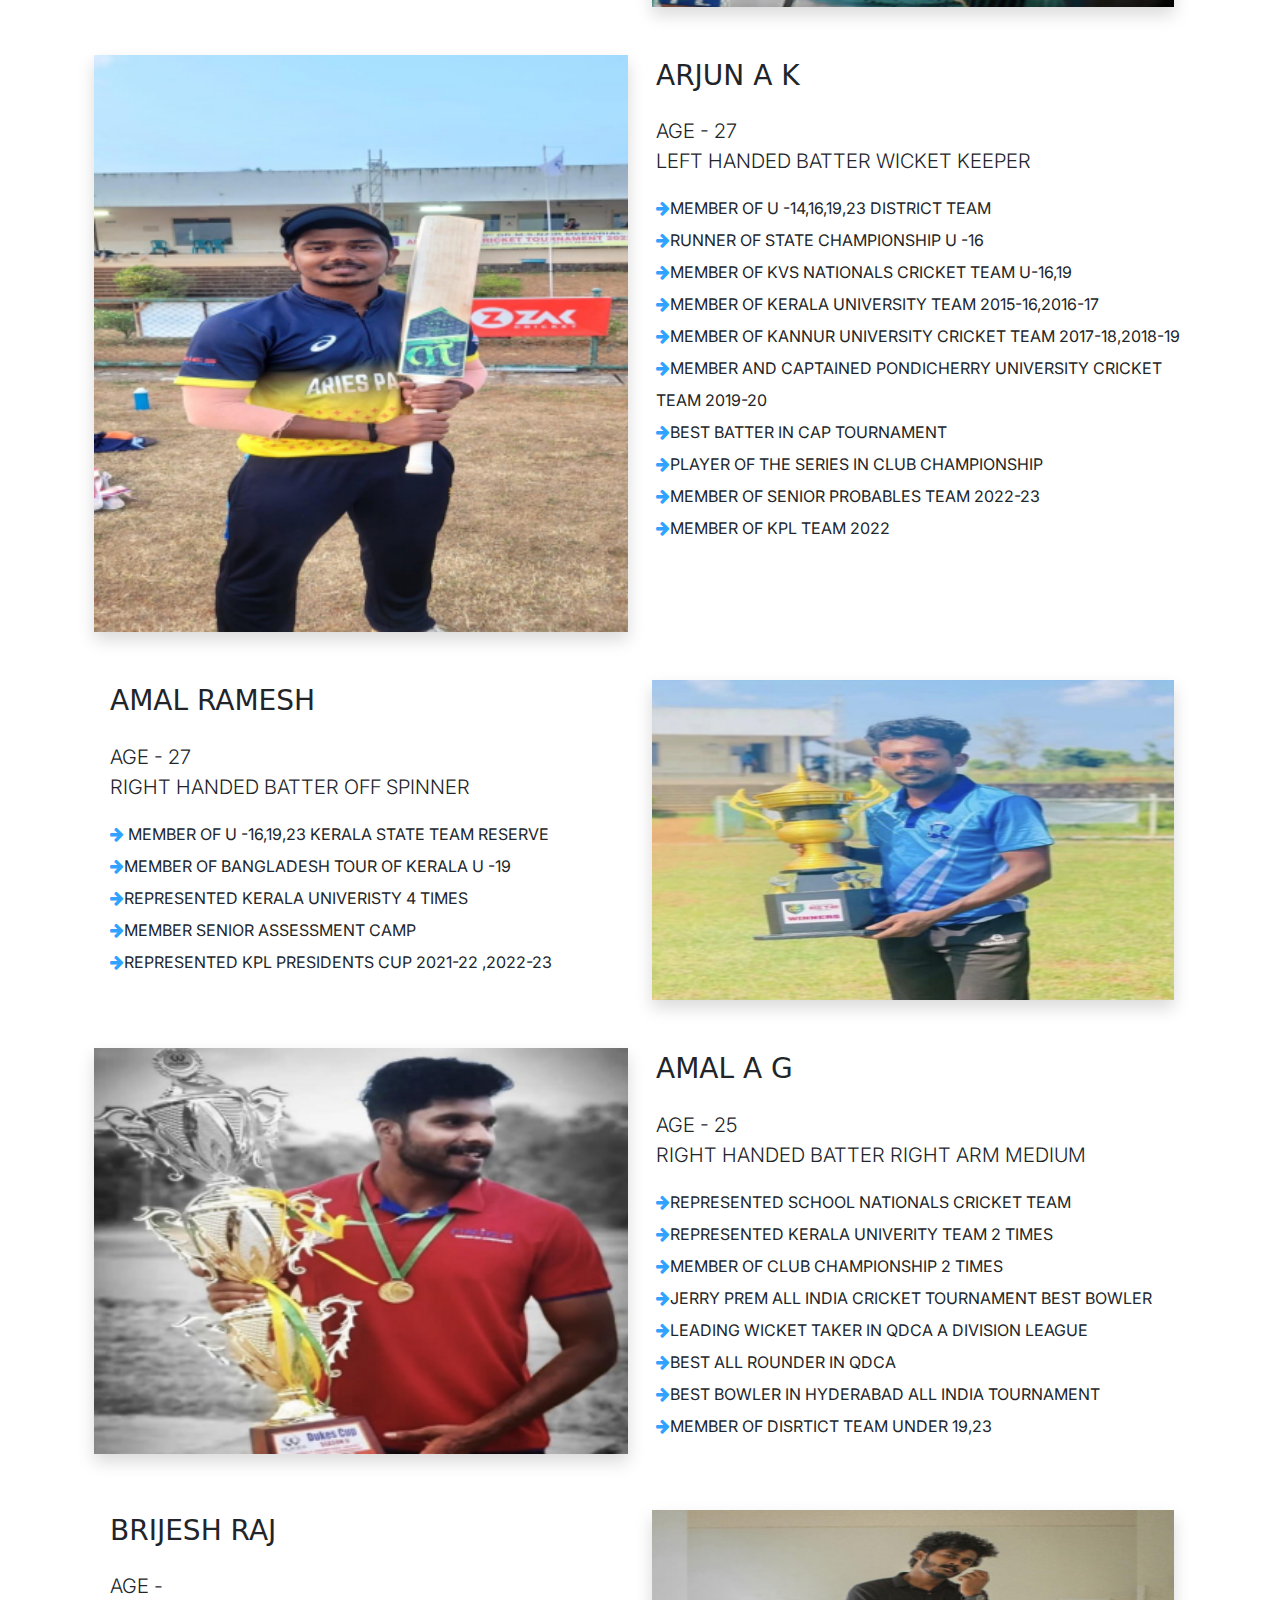
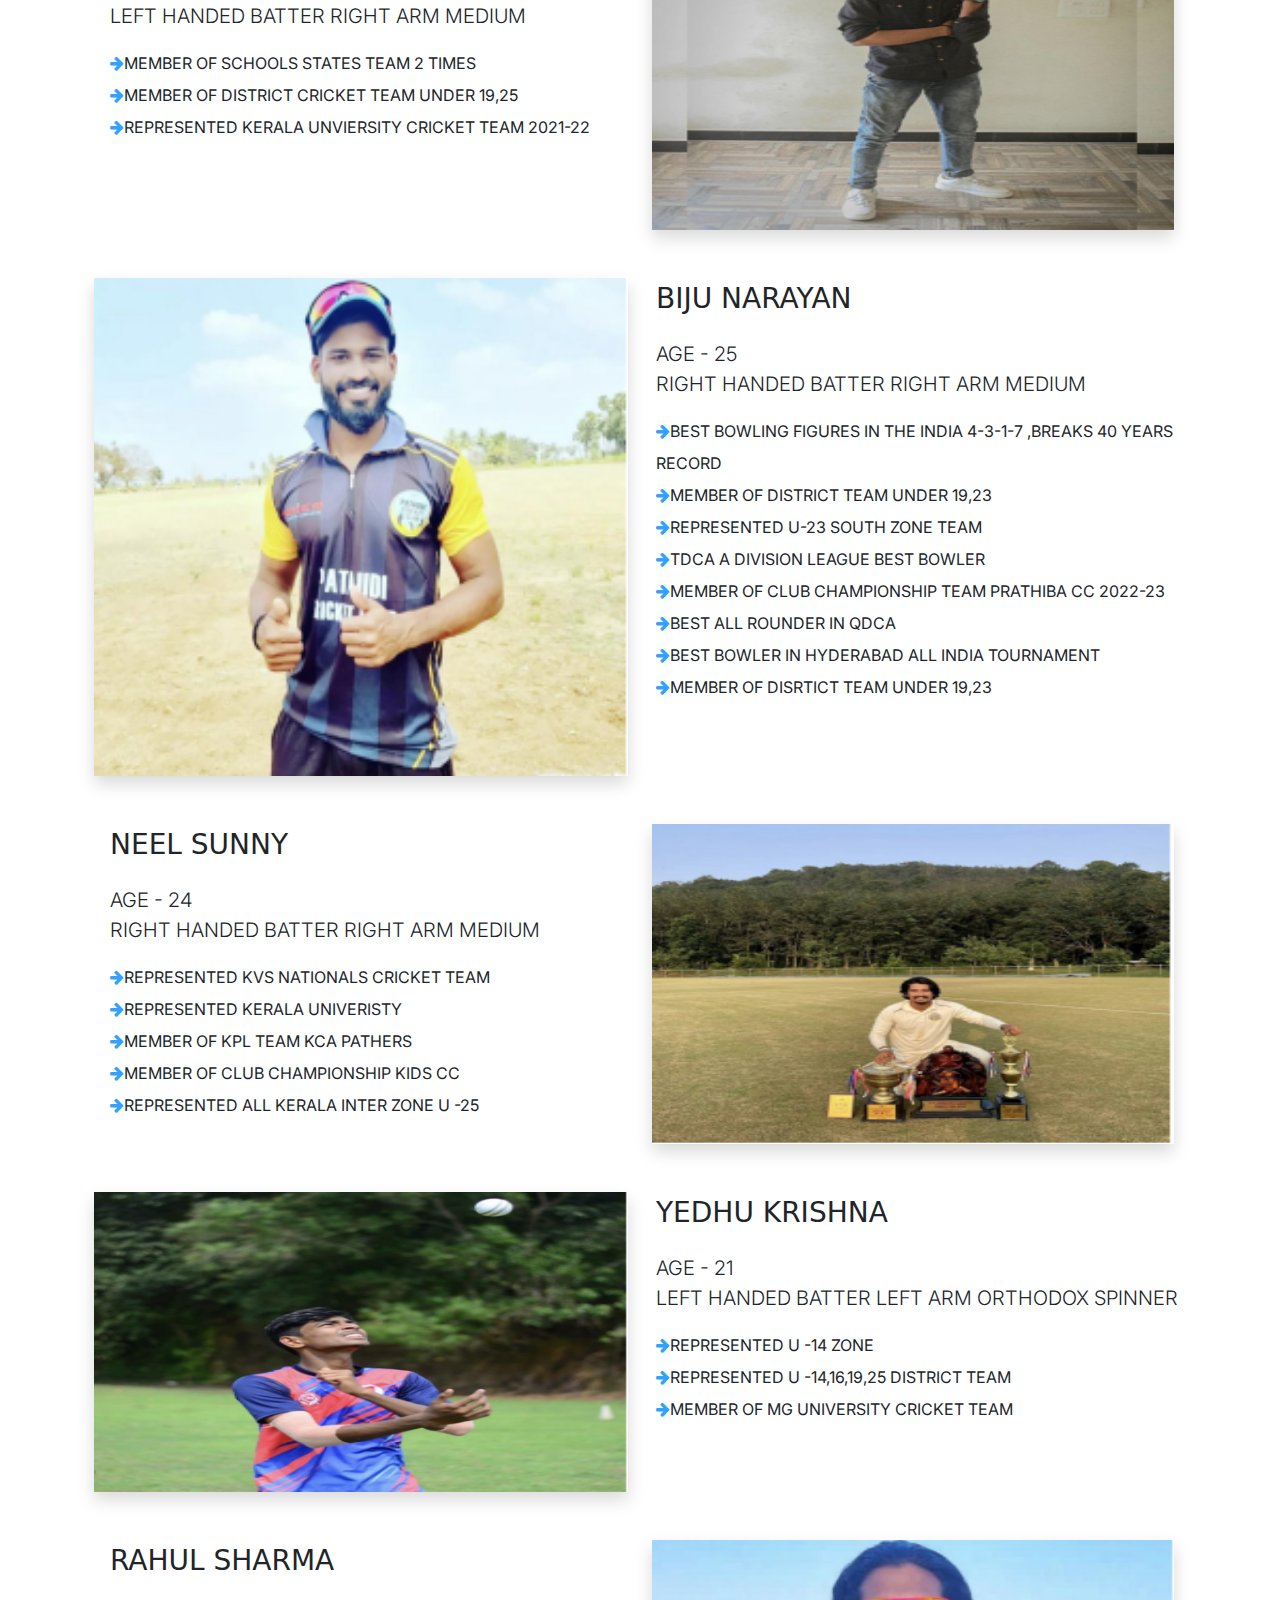
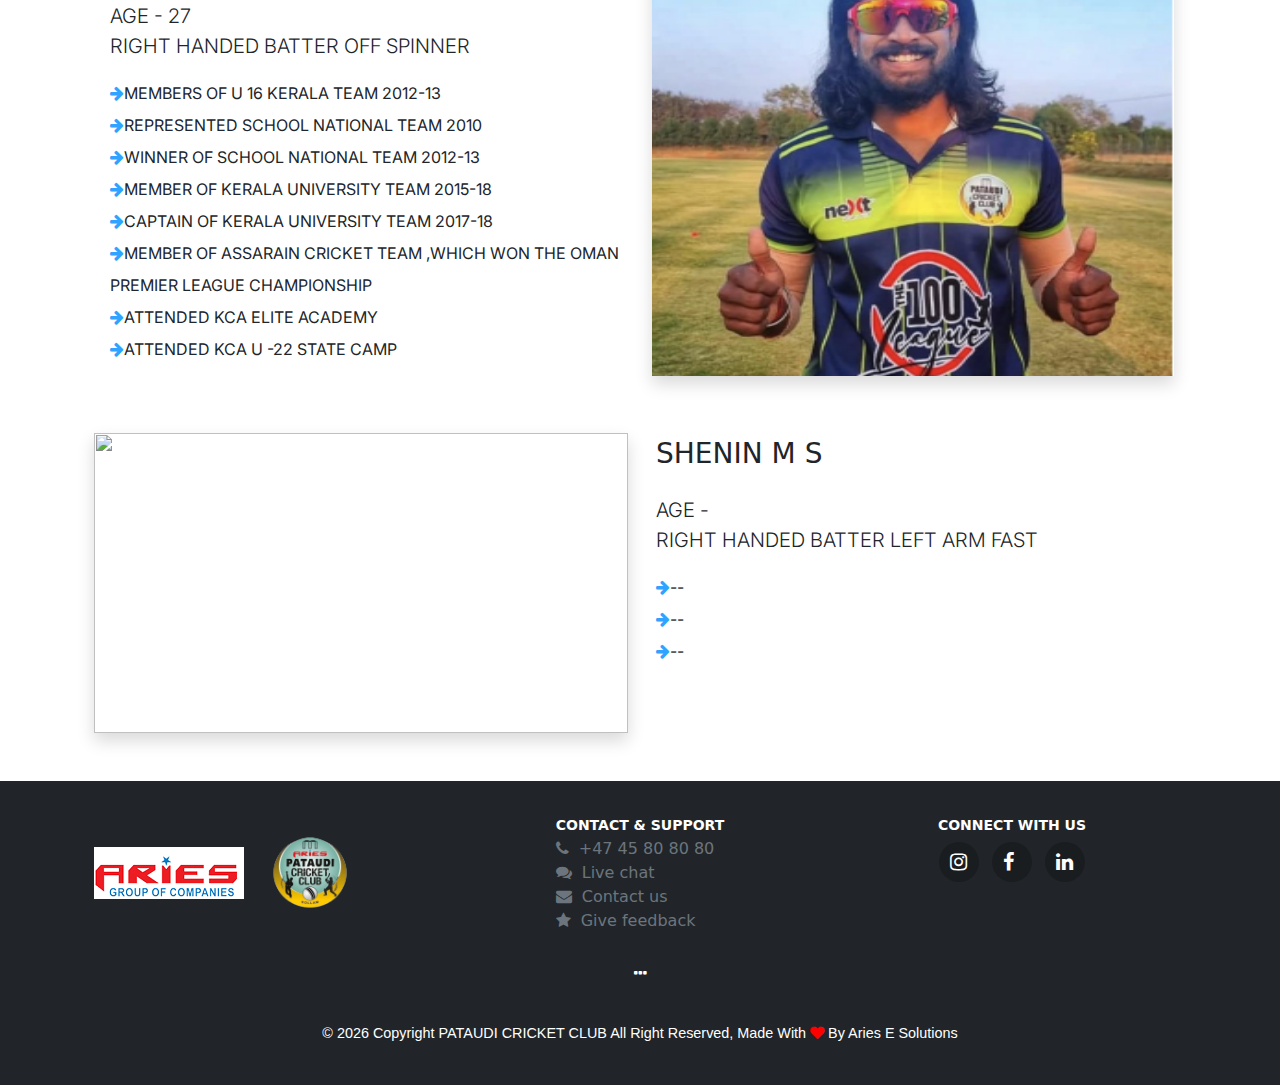
==== commit 31a2229d: "changess the / in nav bar home of players page directory" ====
--- a/players.html
+++ b/players.html
@@ -34,9 +34,9 @@
     <div class="container-fluid">
         <div>
             <a class="navbar-brand" href="index.html">
-                <img style="width:150px" src="/images/logo1.png" class="img img-fluid" alt="">
+                <img style="width:150px" src="images/logo1.png" class="img img-fluid" alt="">
             </a>
-            <img style="width:55px" src="/images/logoCric-removebg-preview.png" class="img img-fluid" alt="">
+            <img style="width:55px" src="images/logoCric-removebg-preview.png" class="img img-fluid" alt="">
         </div>
         <button class="navbar-toggler" type="button" data-bs-toggle="collapse" data-bs-target="#navbarNavDropdown"
             aria-controls="navbarNavDropdown" aria-expanded="false" aria-label="Toggle navigation">
@@ -123,7 +123,7 @@
                             </div>
                         </div>
                         <div class="col-lg-6">
-                            <img class="w-100 shadow" style="height: 400px;" src="/images/palyers/athuljith.PNG" />
+                            <img class="w-100 shadow" style="height: 400px;" src="images/palyers/athuljith.PNG" />
                         </div>
                     </div>
                 </div>
@@ -173,7 +173,7 @@
                             </div>
                         </div>
                         <div class="col-lg-6">
-                            <img class="w-100 shadow" style="height: 320px;" src="/images/palyers/anshad.PNG" />
+                            <img class="w-100 shadow" style="height: 320px;" src="images/palyers/anshad.PNG" />
                         </div>
                     </div>
                 </div>
@@ -181,7 +181,7 @@
                 <!-- nxt card -->
                 <div class="row">
                     <div class="col-lg-6">
-                        <img style="" class="w-100 shadow" src="images/palyers/arjun.PNG" />
+                        <img  class="w-100 shadow" src="images/palyers/arjun.PNG" />
                     </div>
                     <div class="col-lg-6">
                         <div class="p-1 mt-0">
@@ -250,7 +250,7 @@
                             </div>
                         </div>
                         <div class="col-lg-6">
-                            <img class="w-100 shadow" style="height: 320px;" src="/images/palyers/amalRamesh.PNG" />
+                            <img class="w-100 shadow" style="height: 320px;" src="images/palyers/amalRamesh.PNG" />
                         </div>
                     </div>
                 </div>
@@ -316,7 +316,7 @@
                             </div>
                         </div>
                         <div class="col-lg-6">
-                            <img class="img w-100 shadow" style="height: 320px;" src="/images/palyers/brijesh.PNG" />
+                            <img class="img w-100 shadow" style="height: 320px;" src="images/palyers/brijesh.PNG" />
                         </div>
                     </div>
                 </div>
@@ -386,7 +386,7 @@
                             </div>
                         </div>
                         <div class="col-lg-6">
-                            <img class="img w-100 shadow" style="height: 320px;" src="/images/palyers/neelSunny.PNG" />
+                            <img class="img w-100 shadow" style="height: 320px;" src="images/palyers/neelSunny.PNG" />
                         </div>
                     </div>
                 </div>
@@ -407,7 +407,8 @@
                                 <br>
                                 LEFT HANDED BATTER
                                 LEFT ARM ORTHODOX
-                                SPINNER </p>
+                                SPINNER
+                            </p>
                             <p class="lh-lg">
                                 <span class="fa fa-arrow-right"></span>REPRESENTED U -14 ZONE
                                 <br>
@@ -453,8 +454,7 @@
                             </div>
                         </div>
                         <div class="col-lg-6">
-                            <img class="img w-100 shadow" style="height: 436px;"
-                                src="/images/palyers/rahulSharma.PNG" />
+                            <img class="img w-100 shadow" style="height: 436px;" src="images/palyers/rahulSharma.PNG" />
                         </div>
                     </div>
                 </div>
@@ -470,10 +470,11 @@
                             <!-- <h1 class="title-head">
                                         Statement of Purpose (SOP)</h1> -->
                             <h3 class="title-w3l mb-4 pt-4 pt-lg-0">SHENIN M S</h3>
-                            <p class="lead">AGE - 
+                            <p class="lead">AGE -
                                 <br>
                                 RIGHT HANDED BATTER
-                                LEFT ARM FAST</p>
+                                LEFT ARM FAST
+                            </p>
                             <p class="lh-lg">
                                 <span class="fa fa-arrow-right"></span>--
                                 <br>
@@ -503,9 +504,9 @@
         <div class="row">
             <div class="col-md-4 footer-column d-flex flex-column align-items-center flex-lg-row  ">
                 <a class="navbar-brand" href="#">
-                    <img style="width:150px" src="/images/logo1.png" class="img img-fluid" alt="">
+                    <img style="width:150px" src="images/logo1.png" class="img img-fluid" alt="">
                 </a>
-                <img style="width:100px" src="/images/logoCric-removebg-preview.png" class="img img-fluid" alt="">
+                <img style="width:100px" src="images/logoCric-removebg-preview.png" class="img img-fluid" alt="">
             </div>
             <!-- <div class="col-md-4 footer-column">
                     <ul class="nav flex-column">
@@ -571,7 +572,8 @@
 
         <div class="row text-center">
             <div class="col-md-12 box">
-                <span class="copyright quick-links">&copy;<script>
+                <span class="copyright quick-links">&copy;
+                    <script>
                         document.write(new Date().getFullYear())
                     </script> Copyright PATAUDI CRICKET CLUB All Right Reserved, Made With <span style="color: red"
                         class="fa fa-heart"></span> By Aries E Solutions
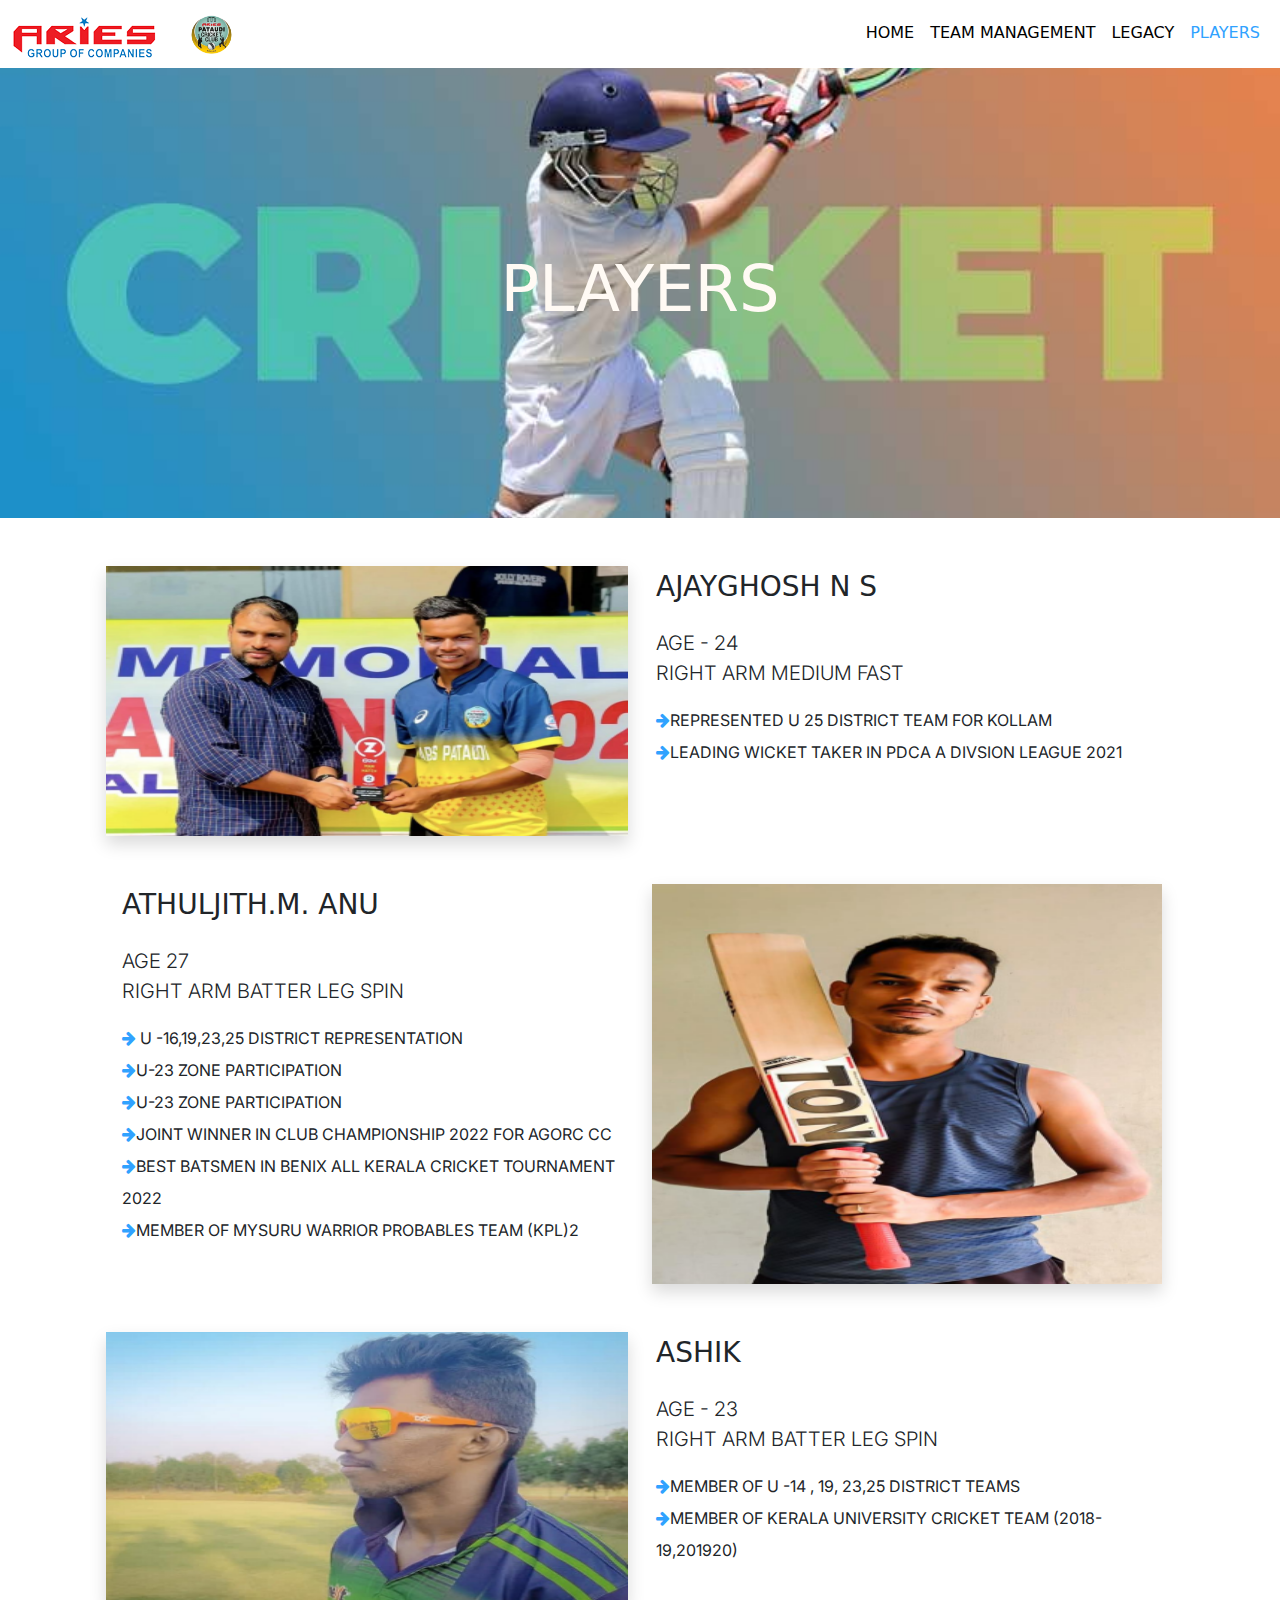
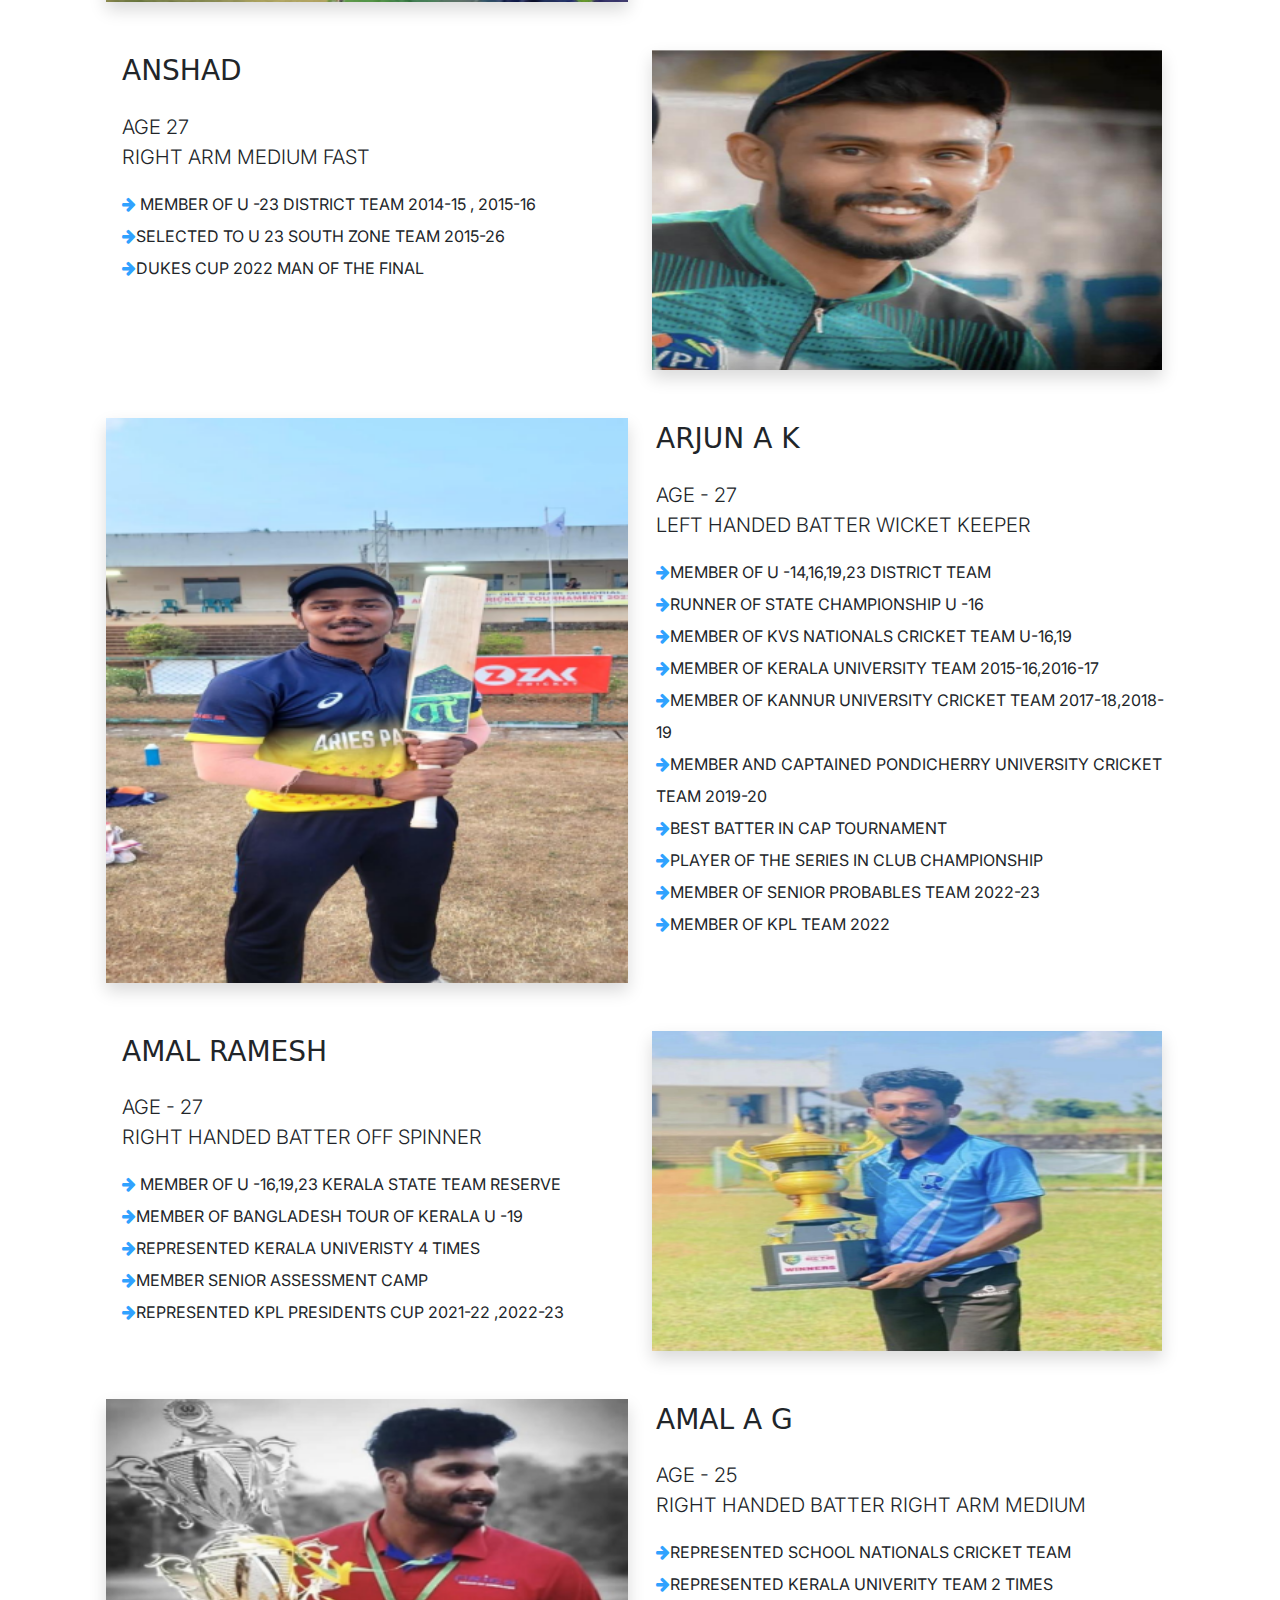
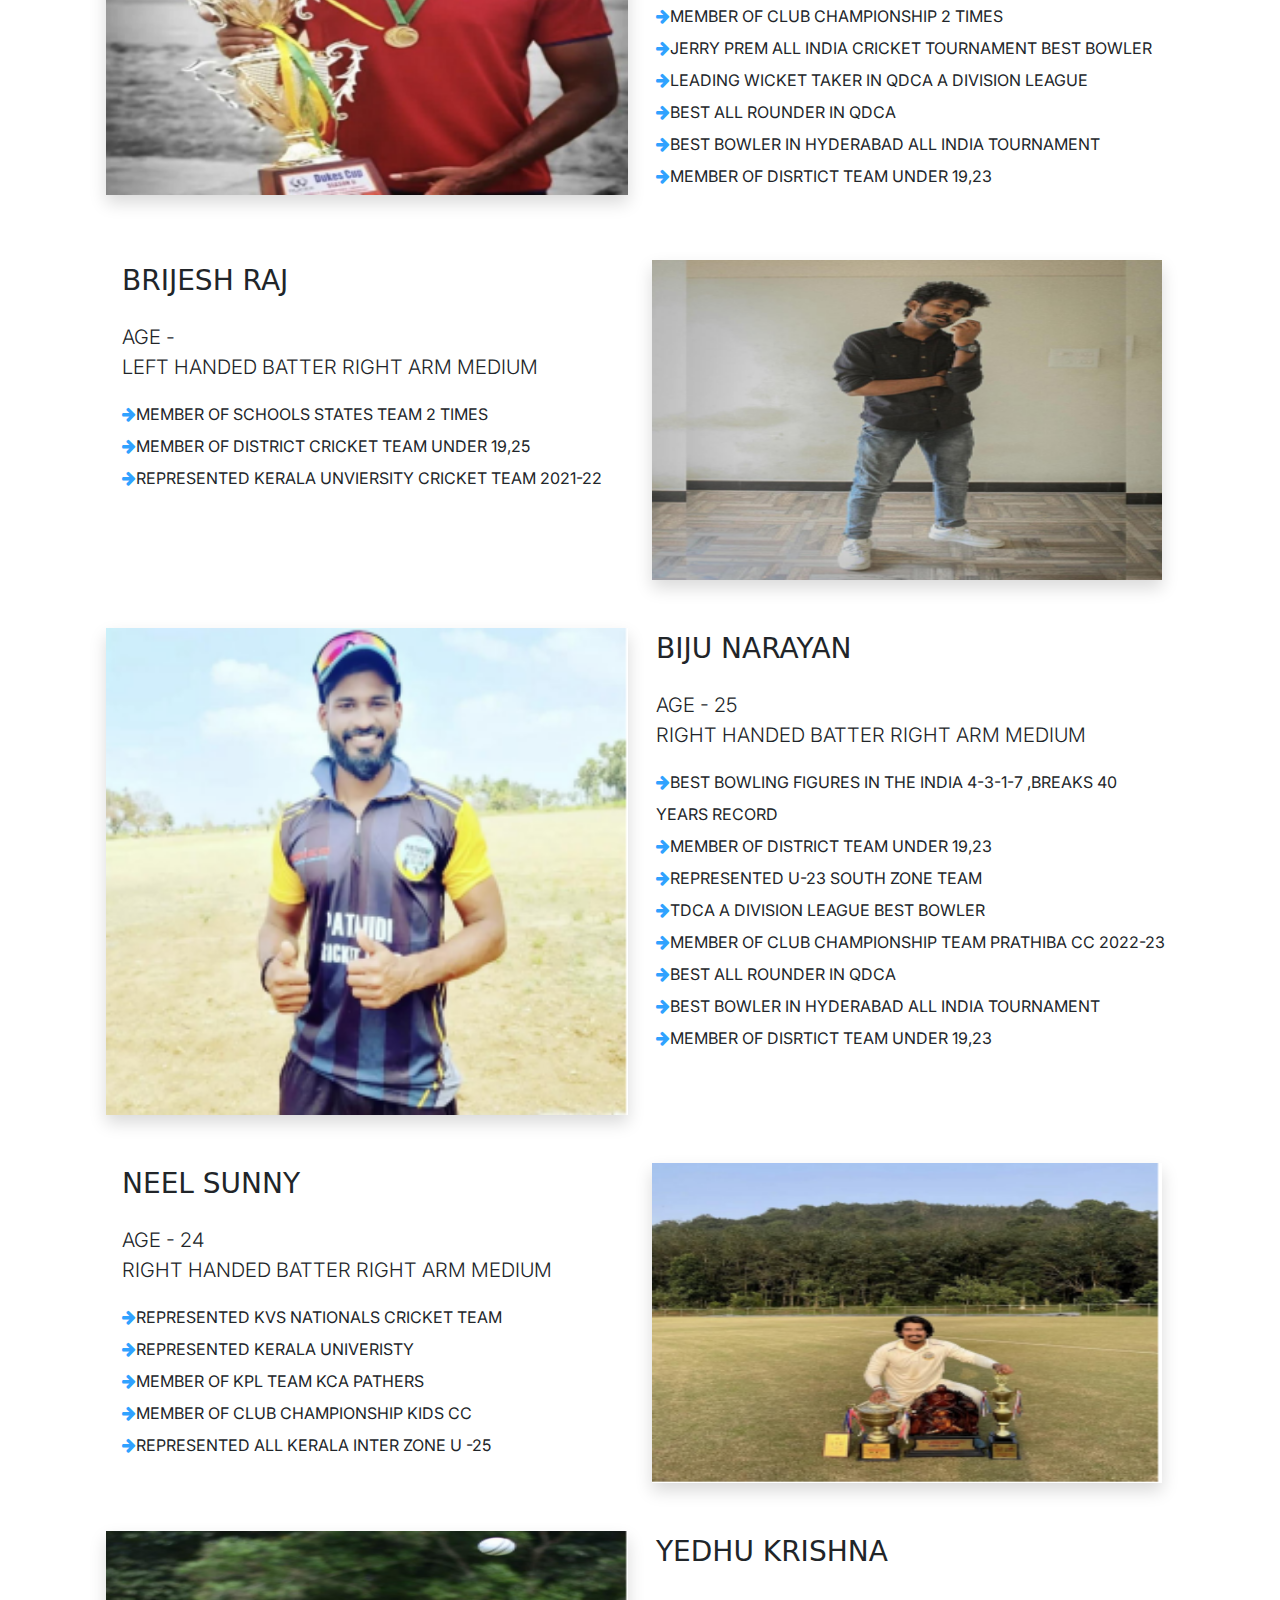
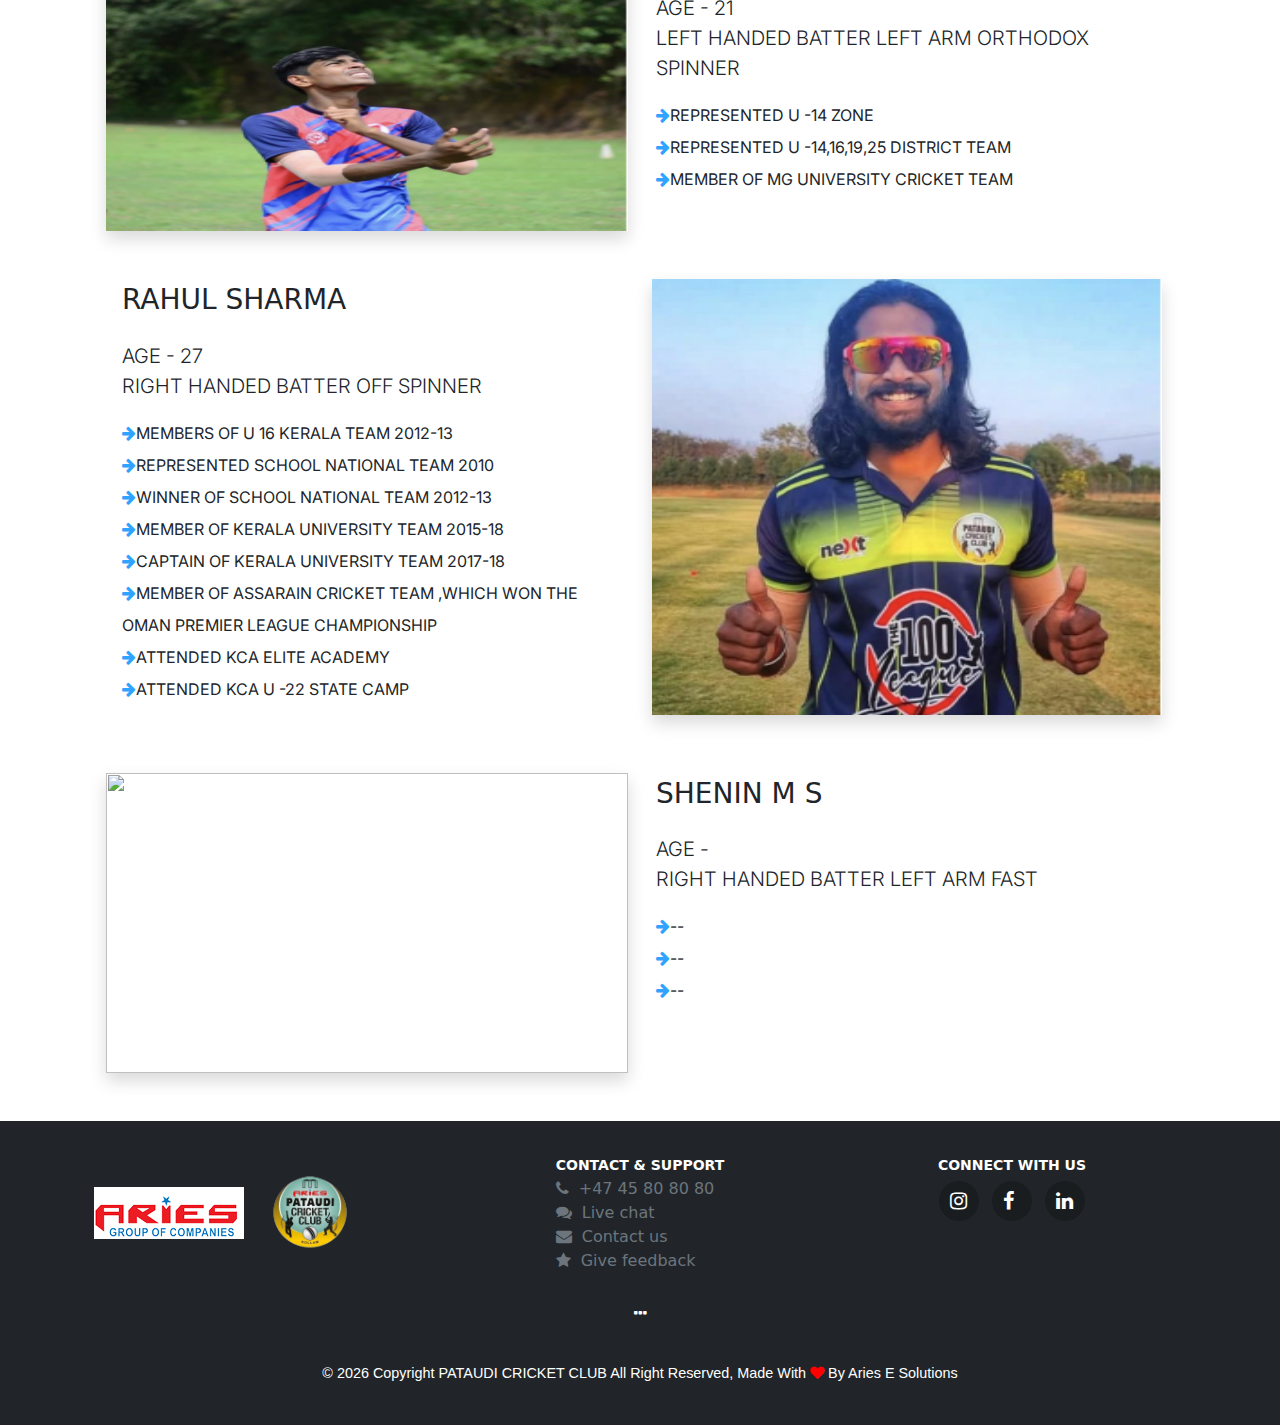
==== commit 31994cdc: "new files added" ====
--- a/players.html
+++ b/players.html
@@ -27,6 +27,9 @@
     <!-- font aswome -->
     <link rel="stylesheet" href="path/to/font-awesome/css/font-awesome.min.css">
     <!-- end font aswome -->
+    <!-- animate link -->
+    <link rel="stylesheet" href="https://cdnjs.cloudflare.com/ajax/libs/animate.css/4.1.1/animate.min.css" />
+    <!-- end animate link -->
 </head>
 
 <!-- nav start -->
@@ -45,17 +48,17 @@
             </span>
         </button>
         <div style="font-weight: 500" class="collapse navbar-collapse justify-content-end" id="navbarNavDropdown">
-            <ul class="navbar-nav">
-                <li class="nav-item">
+            <ul class="navbar-nav hov">
+                <li class="nav-item hover">
                     <a style="color: black" class="nav-link " aria-current="page" href="index.html">Home</a>
                 </li>
-                <li class="nav-item">
+                <li class="nav-item hover">
                     <a style="color: black" class="nav-link" href="index.html">Team Management</a>
                 </li>
-                <li class="nav-item">
+                <li class="nav-item hover">
                     <a style="color: black" class="nav-link" href="index.html">Legacy</a>
                 </li>
-                <li class="nav-item">
+                <li class="nav-item hover">
                     <a style="color: black" class="nav-link active" href="#players">Players</a>
                 </li>
 
@@ -64,11 +67,17 @@
     </div>
 </nav>
 
+<section class="play d-flex align-items-center justify-content-center">
+    <div class="text-center mx-5 text-center">
+        <h1 style="color: #FFFAF4" class="display-3 animate__animated animate__zoomIn">PLAYERS</h1>
+    </div>
+</section>
+
 <section id="players" class="mt-5">
-    <div>
-        <div class="text-center mx-5">
-            <h2 class="lega">Players</h2>
-        </div>
+    <div class="container">
+        <!-- <div class="text-center mx-5">
+            <h2 style="color: #b81e20" class="lega">Players</h2>
+        </div> -->
         <div>
             <div class="container my-5">
                 <div class="row">
@@ -181,7 +190,7 @@
                 <!-- nxt card -->
                 <div class="row">
                     <div class="col-lg-6">
-                        <img  class="w-100 shadow" src="images/palyers/arjun.PNG" />
+                        <img class="w-100 shadow" src="images/palyers/arjun.PNG" />
                     </div>
                     <div class="col-lg-6">
                         <div class="p-1 mt-0">
@@ -497,8 +506,6 @@
 <!-- end back to top -->
 
 <!-- body end -->
-
-
 <footer>
     <div class="container">
         <div class="row">
@@ -576,7 +583,8 @@
                     <script>
                         document.write(new Date().getFullYear())
                     </script> Copyright PATAUDI CRICKET CLUB All Right Reserved, Made With <span style="color: red"
-                        class="fa fa-heart"></span> By Aries E Solutions
+                        class="fa fa-heart"></span> By <a style="color: white;"
+                        href="https://www.ariesesolutions.com/">Aries E Solutions</a>
                 </span>
             </div>
             <!-- <div class="col-md-4 box">
@@ -616,12 +624,12 @@
 <script src="backToTop.js"></script>
 <script src="/js/bootstrap.min.js"></script>
 
-<!-- <script src="https://cdn.jsdelivr.net/npm/@popperjs/core@2.11.8/dist/umd/popper.min.js"
+<script src="https://cdn.jsdelivr.net/npm/@popperjs/core@2.11.8/dist/umd/popper.min.js"
     integrity="sha384-I7E8VVD/ismYTF4hNIPjVp/Zjvgyol6VFvRkX/vR+Vc4jQkC+hVqc2pM8ODewa9r" crossorigin="anonymous">
 </script>
 <script src="https://cdn.jsdelivr.net/npm/bootstrap@5.3.0/dist/js/bootstrap.min.js"
     integrity="sha384-fbbOQedDUMZZ5KreZpsbe1LCZPVmfTnH7ois6mU1QK+m14rQ1l2bGBq41eYeM/fS" crossorigin="anonymous">
-</script> -->
+</script>
 
 <body>
 
--- a/style.css
+++ b/style.css
@@ -4,21 +4,23 @@
 
 .leg {
     /* background-image: url("/images/firstBanner.jpg"); */
-    background-image: url("https://t4.ftcdn.net/jpg/03/32/35/55/360_F_332355543_ALHNVl8imzELwnGKkYDcbN2yecJBqGnr.jpg");
+    /* background-image: url("https://t4.ftcdn.net/jpg/03/32/35/55/360_F_332355543_ALHNVl8imzELwnGKkYDcbN2yecJBqGnr.jpg"); */
+    background-image: url("images/bannerTryHme.jpg");
     background-repeat: no-repeat;
     background-size: cover;
     height: 250px;
     text-align: center;
     align-items: center;
     background-position: center;
+    height: 100vh;
 }
 
 .smHead {
     /* font-family: 'Poppins', sans-serif; */
     font-family: 'Inter', sans-serif;
     font-weight: 400;
-    font-style: italic;
-    color: #30A2FF;
+    /* font-style: italic; */
+    /* color: #30A2FF; */
 }
 
 .lega {
@@ -217,8 +219,23 @@
 }
 /* end footer style */
 .legac{
-    background: rgb(0, 0, 0, .1)url("https://images.unsplash.com/photo-1519435887317-eabcf2ab8075?ixlib=rb-4.0.3&ixid=M3wxMjA3fDB8MHxwaG90by1wYWdlfHx8fGVufDB8fHx8fA%3D%3D&auto=format&fit=crop&w=870&q=80");
+    /* background: rgb(0, 0, 0, .1)url("https://images.unsplash.com/photo-1519435887317-eabcfab8075?ixlib=rb-4.0.3&ixid=M3wxMjA3fDB8MHxwaG90by1wYWdlfHx8fGVufDB8fHx8fA%3D%3D&auto=format&fit=crop&w=870&q=80"); */
+    background: url("images/legacyBg.jpg");
     background-repeat: no-repeat;
     background-size: cover;
-    background-position: center
+    background-position: center;
+}
+.teamMan{
+    background: url("images/teamManBanner.jpg");
+    background-size: cover;
+    /* background-position: top center; */
+    background-repeat: no-repeat; 
+}
+.play{
+    background-image: url("images/bannerTryHme.jpg");
+    background-size: cover;
+    background-position: center;
+    /* width: 100vw; */
+    height: 50vh;
+    background-repeat: no-repeat; 
 }